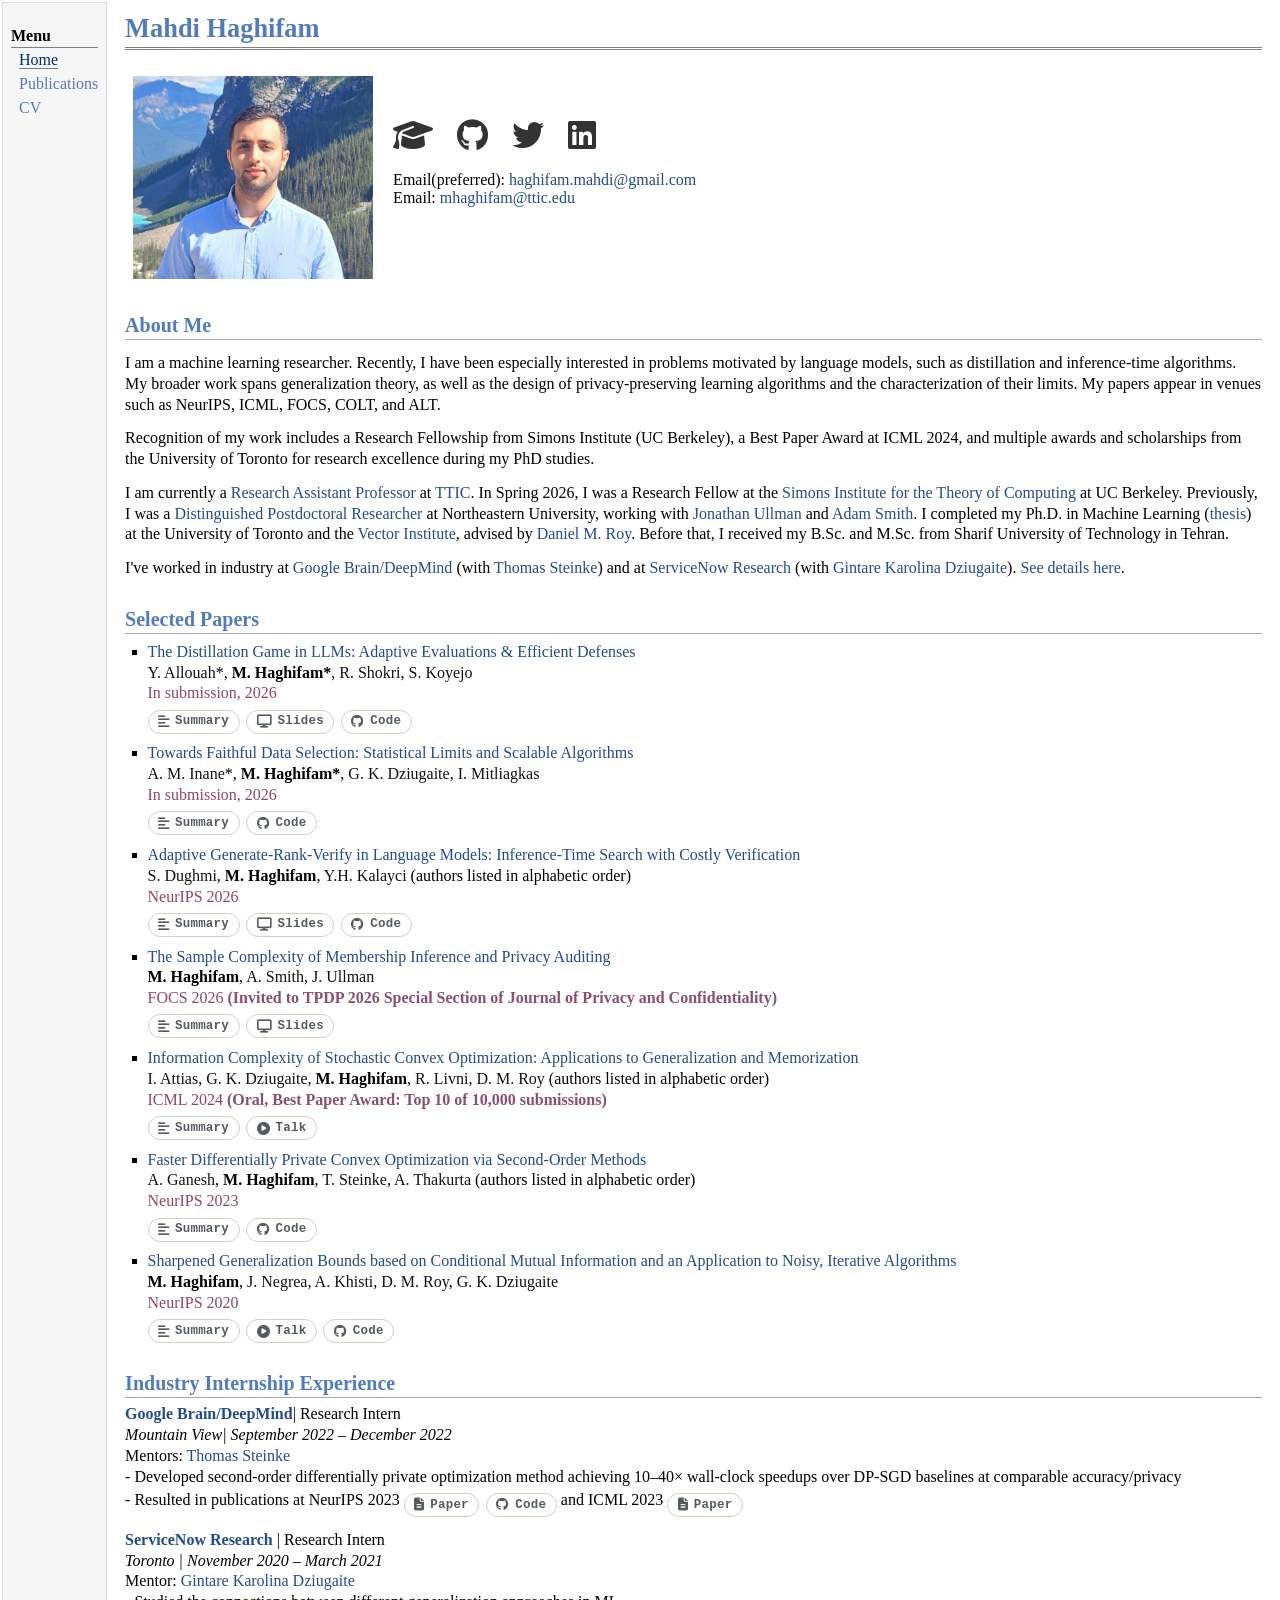
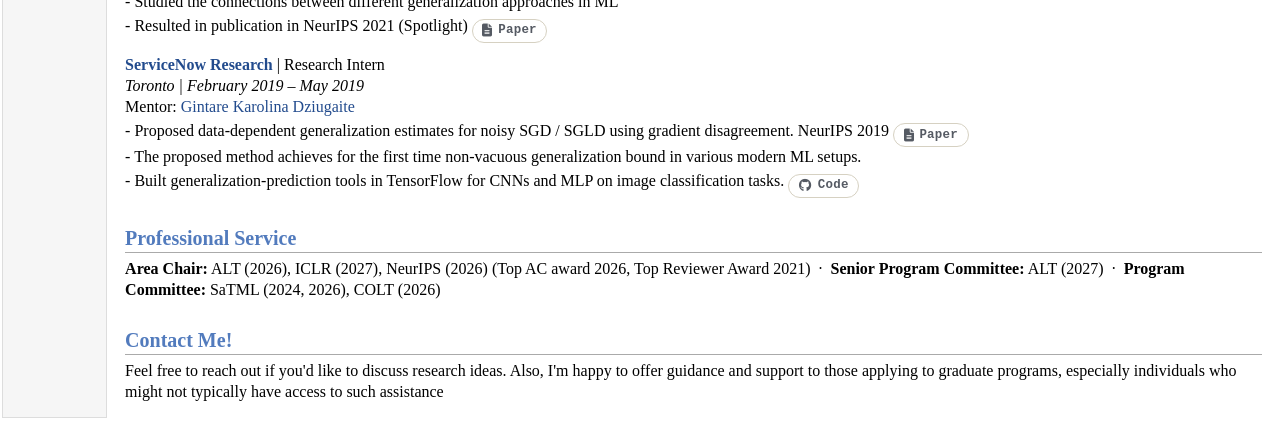
==== index.html @ 7a1bb24f "Update index.html" ====
<!DOCTYPE html PUBLIC "-//W3C//DTD XHTML 1.1//EN"
  "http://www.w3.org/TR/xhtml11/DTD/xhtml11.dtd">
<html xmlns="http://www.w3.org/1999/xhtml" xml:lang="en">
<head>
<link rel="stylesheet" href="https://cdnjs.cloudflare.com/ajax/libs/font-awesome/6.5.1/css/all.min.css">
<meta name="generator" content="jemdoc, see http://jemdoc.jaboc.net/" />
<meta http-equiv="Content-Type" content="text/html;charset=utf-8" />
<link rel="stylesheet" href="jemdoc.css?v=20261007-3" type="text/css" />
<title>Mahdi Haghifam </title>
<style>
  /* ===== Clean pill buttons for paper links ===== */
  .pub-links {
    margin-top: 0.35rem;
    display: inline-flex;
    flex-wrap: wrap;
    gap: 0.4rem;
    vertical-align: middle;
  }
  .link-pill {
    display: inline-flex;
    align-items: center;
    gap: 0.35rem;
    font-family: ui-monospace, "SF Mono", Consolas, monospace;
    font-size: 0.78rem;
    font-weight: 600;
    letter-spacing: 0.02em;
    padding: 0.22rem 0.6rem;
    border-radius: 999px;
    text-decoration: none;
    border: 1px solid #d6d1c2;
    background: #ffffff;
    color: #555a63;
    transition: all 0.18s ease;
    line-height: 1.2;
  }
  .link-pill i { font-size: 0.82rem; }
  .link-pill:hover {
    transform: translateY(-1px);
    text-decoration: none;
  }
  .link-pill.paper:hover  { color: #234a7a; border-color: #234a7a; }
  .link-pill.talk:hover   { color: #1b7f3a; border-color: #1b7f3a; }
  .link-pill.code:hover   { color: #b45309; border-color: #b45309; }
  .link-pill.slides:hover { color: #6b3fa0; border-color: #6b3fa0; }

  /* ===== Summary Button and Dropdown ===== */
  button.link-pill {
    cursor: pointer;
  }
  button.link-pill.summary-btn:hover { 
    color: #4b5563; 
    border-color: #4b5563; 
  }
  .paper-summary {
    display: none; /* Hidden by default */
    margin-top: 0.6rem;
    padding: 0.6rem 0.8rem;
    background-color: #f8f9fa;
    border-left: 3px solid #d6d1c2;
    font-size: 0.9rem;
    color: #444;
    line-height: 1.4;
    border-radius: 0 4px 4px 0;
  }

  /* ===== Publication list ===== */
  ul.pub-list {
    padding-left: 1.4rem;   /* keeps bullets inside the content column */
    margin-top: 0.5rem;
  }
  ul.pub-list > li {
    margin-bottom: 0.6rem;
  }
  ul.pub-list > li > p {
    margin: 0.2rem 0;
  }

  /* Legacy classes kept in case other pages still use them */
  a.talk-link:link, a.talk-link:visited {
    color: #1b7f3a;
    font-weight: 600;
    text-decoration: none;
  }
  a.talk-link:hover, a.talk-link:active { text-decoration: underline; }

  a.code-link:link, a.code-link:visited {
    color: #b45309;
    font-weight: 600;
    text-decoration: none;
  }
  a.code-link:hover, a.code-link:active { text-decoration: underline; }

  a.slides-link:link, a.slides-link:visited {
    color: #6b3fa0;
    font-weight: 600;
    text-decoration: none;
  }
  a.slides-link:hover, a.slides-link:active { text-decoration: underline; }

  /* Social Media Icons Styling */
  .social-icons {
      margin-top: 15px;
      margin-bottom: 20px;
  }
  .social-icons a {
      text-decoration: none;
      margin-right: 20px; /* Space between icons */
      color: #333;        /* Default icon color (dark gray) */
      transition: color 0.3s ease;
  }
  .social-icons i {
      font-size: 2em;      /* Icon size - increase this number to make them bigger */
  }

  /* Specific Colors on Hover */
  .social-icons a:hover .fa-graduation-cap { color: #4285F4; } /* Scholar Blue */
  .social-icons a:hover .fa-github { color: #333; }            /* GitHub Black */
  .social-icons a:hover .fa-twitter { color: #1DA1F2; }        /* Twitter Blue */
  .social-icons a:hover .fa-linkedin { color: #0077b5; }       /* LinkedIn Blue */

</style>
</head>
<body>
<table summary="Table for page layout." id="tlayout">
<tr valign="top">
<td id="layout-menu">
<div class="menu-category">Menu</div>
<div class="menu-item"><a href="index.html" class="current">Home</a></div>
<div class="menu-item"><a href="publication.html">Publications</a></div>
<div class="menu-item"><a href="cv.pdf">CV</a></div>
</td>
<td id="layout-content">
<div id="toptitle">
<h1>Mahdi Haghifam </h1>
</div>
<table class="imgtable"><tr><td>
<img src="photo/photo.jpg" alt="alt text" width="240px" height="203px" />&nbsp;</td>
<td align="left">
<div class="social-icons">
    <a href="https://scholar.google.com/citations?user=WADwBkkAAAAJ&hl=en" target="_blank" title="Google Scholar">
        <i class="fas fa-graduation-cap"></i>
    </a>
    
    <a href="https://github.com/mhaghifam" target="_blank" title="GitHub">
        <i class="fab fa-github"></i>
    </a>
    
    <a href="https://x.com/HaghifamMahdi" target="_blank" title="Twitter">
        <i class="fab fa-twitter"></i>
    </a>

    <a href="https://www.linkedin.com/in/mahdi-haghifam" target="_blank" title="LinkedIn">
        <i class="fab fa-linkedin"></i>
    </a>
</div>
Email(preferred): <a href="mailto:haghifam.mahdi@gmail.com">haghifam.mahdi@gmail.com</a> <br />
Email: <a href="mailto:mhaghifam@ttic.edu">mhaghifam@ttic.edu</a> <br />
<br />
<br /></p>
</td></tr></table>
<h2>About Me</h2>
<p>
<p> I am a machine learning researcher. Recently, I have been especially interested in problems motivated by language models, such as distillation and inference-time algorithms. My broader work spans generalization theory, as well as the design of privacy-preserving learning algorithms and the characterization of their limits. My papers appear in venues 
  such as NeurIPS, ICML, FOCS, COLT, and ALT.  </p>
  
<p> Recognition of my work includes a Research Fellowship from Simons Institute (UC Berkeley), a Best Paper Award at ICML 2024, and multiple awards and scholarships from the University of Toronto for research excellence during my PhD studies. </p>

<p> I am currently a <a href="https://www.ttic.edu/what-is-a-research-assistant-professor/">Research Assistant Professor</a> at <a href="https://www.ttic.edu/">TTIC</a>. In Spring 2026, I was a Research Fellow at the <a href="https://simons.berkeley.edu/">Simons Institute for the Theory of Computing</a> at UC Berkeley. Previously, I was a <a href="https://shorturl.at/kpquU">Distinguished Postdoctoral Researcher</a> at Northeastern University, working with <a href="https://jonathan-ullman.github.io/">Jonathan Ullman</a> and <a href="https://www.bu.edu/cs/profiles/adam-smith/">Adam Smith</a>. I completed my Ph.D. in Machine Learning (<a href="https://utoronto.scholaris.ca/server/api/core/bitstreams/7b9dd6fe-3d0d-4af6-b2d9-094f822523d6/content">thesis</a>) at the University of Toronto and the <a href="https://vectorinstitute.ai/">Vector Institute</a>, advised by <a href="http://danroy.org/">Daniel M. Roy</a>. Before that, I received my B.Sc. and M.Sc. from Sharif University of Technology in Tehran. </p>

<p> I've worked in industry at <a href="https://deepmind.google/">Google Brain/DeepMind</a> (with <a href="http://www.thomas-steinke.net/">Thomas Steinke</a>) and at <a href="https://www.servicenow.com/research/">ServiceNow Research</a> (with <a href="https://gkdz.org/">Gintare Karolina Dziugaite</a>). <a href="#work">See details here</a>. </p>




<h2> Selected Papers </h2>

<!-- Slides pill: copy this line into any <span class="pub-links"> block and set the href.
     <a class="link-pill slides" href="slides/PAPER-NAME.pdf"><i class="fas fa-display"></i> Slides</a>
-->

<ul class="pub-list">

<li><p><a href="https://arxiv.org/pdf/2605.22737">The Distillation Game in LLMs: Adaptive Evaluations &amp; Efficient Defenses</a>
<br /> <a href="https://youssefallouah.com/">Y. Allouah</a>*, <b>M. Haghifam*</b>, <a href="https://www.research.google/people/rezashokri/">R. Shokri</a>, <a href="https://cs.stanford.edu/~sanmi/">S. Koyejo</a>
<br /> <span class="pub-venue">In submission, 2026</span>
<br /> <span class="pub-links">
  <button class="link-pill summary-btn" onclick="toggleSummary('sum-distillation')"><i class="fas fa-align-left"></i> Summary</button>
  <a class="link-pill slides" href="slides/antidistillation.pdf"><i class="fas fa-display"></i> Slides</a>
  <a class="link-pill code" href="https://github.com/ysfalh/distillation-game"><i class="fab fa-github"></i> Code</a>
</span>
</p>
<div id="sum-distillation" class="paper-summary">
  A distillation defense modifies a model’s answers at inference time, aiming to keep them useful to users while making them harder for a student model to learn from. Distillation defenses can look strong under standard fine-tuning, but this does not mean the released answers are hard to learn from. We show that weighted SFT—giving more weight to some of the same released answers—improves student accuracy by about 50% against antidistillation sampling on GSM8K and MATH, without extra teacher queries. This highlights the importance of data weighting for getting the most out of SFT, and shows that students can still learn from imperfect data. It also reveals a subtle issue in evaluation: poor student performance may reflect the training procedure, not the lack of useful learning signal. We model this interaction as a game between a teacher that must remain useful and a student that can adapt its training. This framework also gives Product-of-Experts, a cheaper distillation defense with similar robustness under adaptive evaluation.

<li><p><a href="https://arxiv.org/abs/2610.30442">Towards Faithful Data Selection: Statistical Limits and Scalable Algorithms</a>
<br /> <a href="https://scholar.google.com/citations?view_op=search_authors&amp;mauthors=Ahmed+Mehdi+Inane">A. M. Inane</a>*, <b>M. Haghifam*</b>, <a href="https://gkdz.org/">G. K. Dziugaite</a>, <a href="https://mitliagkas.github.io/">I. Mitliagkas</a>
<br /> <span class="pub-venue">In submission, 2026</span>
<br /> <span class="pub-links">
  <button class="link-pill summary-btn" onclick="toggleSummary('sum-data-selection')"><i class="fas fa-align-left"></i> Summary</button>
  <a class="link-pill code" href="https://github.com/Mehdi-Inane/data_selection_swap"><i class="fab fa-github"></i> Code</a>
</span>
</p>
<div id="sum-data-selection" class="paper-summary">
  Data selection is often formulated as finding a small subset that leads to a low population risk. In this paper, we show that, for some problems, finding such a subset may require a validation set much larger than the training set. This motivates a shift in our view of the goal of data selection: instead of minimizing population risk, the goal is to preserve the behavior of training on the full dataset. We call this <b>faithful data selection</b>. This view connects different existing methods, including CRAIG, GRAD-MATCH, TracIn-style methods, and GraNd, by relating them to different parts or approximations of a common gradient-discrepancy objective. We also propose an efficient data-selection algorithm that takes into account the covariance of the gradient vectors and has provable guarantees.
</div>
</li>

<li><p><a href="https://arxiv.org/abs/2605.17609">Adaptive Generate-Rank-Verify in Language Models: Inference-Time Search with Costly Verification</a>
<br /> <a href="https://viterbi-web.usc.edu/~shaddin/">S. Dughmi</a>, <b>M. Haghifam</b>, <a href="https://yhkalayci.github.io/">Y.H. Kalayci</a> (authors listed in alphabetic order)
<br /> <span class="pub-venue">NeurIPS 2026</span>
<br /> <span class="pub-links">
  <button class="link-pill summary-btn" onclick="toggleSummary('sum-adap')"><i class="fas fa-align-left"></i> Summary</button>
  <a class="link-pill slides" href="slides/ttic-inference-time.pdf"><i class="fas fa-display"></i> Slides</a>
  <a class="link-pill code" href="https://github.com/yhkalayci/efficient_query"><i class="fab fa-github"></i> Code</a>
</span>
</p>
<div id="sum-adap" class="paper-summary">
  A common paradigm for inference-time compute is to generate many candidate responses, rank them with a cheap reward model, and pass the top-ranked ones to an expensive verifier. Since verification is often far more costly than generation and scoring, the policy faces a per-prompt compute allocation problem. We formalize this as active search: a sequential decision problem with a cheap reward-observation cost and an expensive verification cost. Our ADAP algorithm achieves a constant-factor competitive ratio against the distribution-aware optimum under a natural monotonicity assumption on the reward signal, and on HMMT math and LiveCodeBench coding it reaches 100% success rate at roughly 3x to 5x lower mean cost than the best fixed generate-and-verify policy. We also provide learning-theoretic view of this paradigm.</div>
</li>  

<li><p><a href="https://arxiv.org/abs/2508.19458">The Sample Complexity of Membership Inference and Privacy Auditing</a>
<br /> <b>M. Haghifam</b>, <a href="https://cs-people.bu.edu/ads22/">A. Smith</a>, <a href="https://jonathan-ullman.github.io/">J. Ullman</a>
<br /> <span class="pub-venue">FOCS 2026 <span class="pub-recognition">(Invited to TPDP 2026 Special Section of Journal of Privacy and Confidentiality)</span></span>
<br /> <span class="pub-links">
  <button class="link-pill summary-btn" onclick="toggleSummary('sum-membership')"><i class="fas fa-align-left"></i> Summary</button>
  <a class="link-pill slides" href="slides/ttic-mia.pdf"><i class="fas fa-display"></i> Slides</a>
</span>
</p>
<div id="sum-membership" class="paper-summary">
  We characterize the sample complexity of membership inference in the fundamental setting of Gaussian mean estimation. The main finding is that standard empirical attacks using O(n), where n is the number of training samples, reference samples can substantially underestimate the true privacy risk, since matching the fully-informed (Bayes-optimal) adversary requires far more reference data than the size of the training set itself, i.e., n^2.
</div>
</li>

<li><p><a href="https://arxiv.org/abs/2402.09327">Information Complexity of Stochastic Convex Optimization: Applications to Generalization and Memorization</a>
<br /> <a href="https://www.idanattias.com/">I. Attias</a>, <a href="https://gkdz.org/">G. K. Dziugaite</a>, <b>M. Haghifam</b>, <a href="https://www.rlivni.sites.tau.ac.il/">R. Livni</a>, <a href="https://danroy.org/">D. M. Roy</a> (authors listed in alphabetic order)
<br /> <span class="pub-venue">ICML 2024 <span class="pub-recognition">(Oral, Best Paper Award: Top 10 of 10,000 submissions)</span></span>
<br /> <span class="pub-links">
  <button class="link-pill summary-btn" onclick="toggleSummary('sum-complexity')"><i class="fas fa-align-left"></i> Summary</button>
  <a class="link-pill talk" href="https://icml.cc/virtual/2024/oral/35552"><i class="fas fa-circle-play"></i> Talk</a>
</span>
</p>
<div id="sum-complexity" class="paper-summary">
  We establish a strict tradeoff between excess loss and the conditional mutual information any algorithm extracts from its training data in stochastic convex optimization. Achieving small error necessarily requires revealing substantial information about individual samples, which yields lower bounds on memorization and a direct connection to vulnerability against membership inference attacks.
</div>
</li>

<li><p><a href="https://arxiv.org/abs/2305.13209">Faster Differentially Private Convex Optimization via Second-Order Methods</a>
<br /> <a href="https://www.arunganesh.com/">A. Ganesh</a>, <b>M. Haghifam</b>, <a href="https://www.thomas-steinke.net/">T. Steinke</a>, <a href="https://athakurta.squarespace.com/">A. Thakurta</a> (authors listed in alphabetic order)
<br /> <span class="pub-venue">NeurIPS 2023</span>
<br /> <span class="pub-links">
  <button class="link-pill summary-btn" onclick="toggleSummary('sum-secondorder')"><i class="fas fa-align-left"></i> Summary</button>
  <a class="link-pill code" href="https://github.com/mhaghifam/Second-Order-Private-Optimization-NeurIPS2023"><i class="fab fa-github"></i> Code</a>
</span>
</p>
<div id="sum-secondorder" class="paper-summary">
  We show that second-order information can be used effectively under differential privacy, despite the added noise. Our algorithm, a private variant of the regularized cubic Newton method, adapts to the local shape of the loss and achieves the optimal excess loss for DP-ERM while running 10 to 40 times faster in wall-clock time than DP-SGD at comparable accuracy and privacy.
</div>
</li>

<li><p><a href="https://arxiv.org/abs/2004.12983">Sharpened Generalization Bounds based on Conditional Mutual Information and an Application to Noisy, Iterative Algorithms</a>
<br /> <b>M. Haghifam</b>, <a href="https://www.math.uwaterloo.ca/~jnegrea/">J. Negrea</a>, <a href="https://www.comm.utoronto.ca/~akhisti/">A. Khisti</a>, <a href="https://danroy.org/">D. M. Roy</a>, <a href="https://gkdz.org/">G. K. Dziugaite</a>
<br /> <span class="pub-venue">NeurIPS 2020</span>
<br /> <span class="pub-links">
  <button class="link-pill summary-btn" onclick="toggleSummary('sum-generalization')"><i class="fas fa-align-left"></i> Summary</button>
  <a class="link-pill talk" href="https://slideslive.com/38936040/sharpened-generalization-bounds-based-on-conditional-mutual-information-and-an-application-to-noisy-iterative-algorithms?ref=search-presentations"><i class="fas fa-circle-play"></i> Talk</a>
  <a class="link-pill code" href="https://github.com/mhaghifam/sgld-genbound-NeurIPS2019-and-2020"><i class="fab fa-github"></i> Code</a>
</span>
</p>
<div id="sum-generalization" class="paper-summary">
  We give data-dependent generalization bounds for noisy iterative algorithms such as SGLD using the conditional mutual information framework. Unlike worst-case Lipschitz- or norm-based bounds, the resulting estimates depend on the algorithm's actual trajectory on the training data and remain non-vacuous in modern overparameterized settings.
</div>
</li>
</ul>

 <h2 id="work">Industry Internship Experience</h2>

<div class="internship-entry">
<p><b><a href="https://deepmind.google/">Google Brain/DeepMind</a></b>| Research Intern<br>
<i>Mountain View| September 2022 – December 2022</i><br>
Mentors: <a href="http://www.thomas-steinke.net/">Thomas Steinke</a> <br>
- Developed second-order differentially private optimization method achieving 10–40× wall-clock speedups over DP-SGD baselines at comparable accuracy/privacy<br>
- Resulted in publications at NeurIPS 2023
<span class="pub-links">
  <a class="link-pill paper" href="https://arxiv.org/abs/2305.13209"><i class="fas fa-file-lines"></i> Paper</a>
  <a class="link-pill code" href="https://github.com/mhaghifam/Second-Order-Private-Optimization-NeurIPS2023"><i class="fab fa-github"></i> Code</a>
</span>
and ICML 2023
<span class="pub-links">
  <a class="link-pill paper" href="https://arxiv.org/abs/2302.09483"><i class="fas fa-file-lines"></i> Paper</a>
</span>
</p>
</div>

<div class="internship-entry">
<p><b><a href="https://www.servicenow.com/research/">ServiceNow Research</a></b> | Research Intern<br>
<i>Toronto  | November 2020 – March 2021</i><br>
Mentor: <a href="https://gkdz.org/">Gintare Karolina Dziugaite</a><br>
- Studied the connections between different generalization approaches in ML<br>
- Resulted in publication in NeurIPS 2021 (Spotlight)
<span class="pub-links">
  <a class="link-pill paper" href="https://arxiv.org/abs/2111.05275"><i class="fas fa-file-lines"></i> Paper</a>
</span>
</p>
</div>

<div class="internship-entry">
<p><b><a href="https://www.servicenow.com/research/">ServiceNow Research</a></b> | Research Intern<br>
<i>Toronto  | February 2019 – May 2019</i><br>
Mentor: <a href="https://gkdz.org/">Gintare Karolina Dziugaite</a><br>
- Proposed data-dependent generalization estimates for noisy SGD / SGLD using gradient disagreement. NeurIPS 2019
<span class="pub-links">
  <a class="link-pill paper" href="https://arxiv.org/abs/1911.02151"><i class="fas fa-file-lines"></i> Paper</a>
</span>
<br>
- The proposed method achieves for the first time non-vacuous generalization bound in various modern ML setups. <br>
- Built generalization-prediction tools in TensorFlow for CNNs and MLP on image classification tasks.
<span class="pub-links">
  <a class="link-pill code" href="https://github.com/mhaghifam/sgld-genbound-NeurIPS2019-and-2020"><i class="fab fa-github"></i> Code</a>
</span>
</p>
</div>

<h2>Professional Service</h2>
<p>
<b>Area Chair:</b> ALT (2026), ICLR (2027), NeurIPS (2026) (Top AC award 2026, Top Reviewer Award 2021) &nbsp;&middot;&nbsp;
<b>Senior Program Committee:</b> ALT (2027) &nbsp;&middot;&nbsp;
<b>Program Committee:</b> SaTML (2024, 2026), COLT (2026)
</p>
  
<h2>Contact Me!</h2>
<p>Feel free to reach out if you'd like to discuss research ideas. Also, I'm happy to offer guidance and support to those applying to graduate programs, especially individuals who might not typically have access to such assistance</p>
</td>
</tr>
</table>

<script>
function toggleSummary(id) {
    var summaryDiv = document.getElementById(id);
    if (summaryDiv.style.display === "none" || summaryDiv.style.display === "") {
        summaryDiv.style.display = "block";
    } else {
        summaryDiv.style.display = "none";
    }
}
</script>

</body>
</html>
---- jemdoc.css ----
/* Default css file for jemdoc. */

table#tlayout {
    border: none;
    border-collapse: separate;
    background: white;
}

body {
	background: white;
	font-family: Georgia, serif;
	padding-bottom: 8px;
	margin: 0;
}

#layout-menu {
	background: #f6f6f6;
	border: 1px solid #dddddd;
	padding-top: 0.5em;
	padding-left: 8px;
	padding-right: 8px;
	font-size: 1.0em;
	width: auto;
	white-space: nowrap;
    text-align: left;
    vertical-align: top;
}

#layout-menu td {
	background: #f4f4f4;
    vertical-align: top;
}

#layout-content {
	padding-top: 0.0em;
	padding-left: 1.0em;
	padding-right: 1.0em;
    border: none;
    background: white;
    text-align: left;
    vertical-align: top;
}

#layout-menu a {
	line-height: 1.5em;
	margin-left: 0.5em;
}

tt {
    background: #ffffdd;
}

pre, tt {
	font-size: 90%;
	font-family: monaco, monospace;
}

a, a > tt {
	color: #224b8d;
	text-decoration: none;
}

a:hover {
	border-bottom: 1px gray dotted;
}

/* Keep publication titles blue while giving authors and venues distinct treatments. */
ul.pub-list > li > p > br:first-of-type ~ a,
ul.pub-list > li > p > br:first-of-type ~ b > a {
	color: #111111;
	transition: color 0.15s ease;
}

ul.pub-list > li > p > br:first-of-type ~ a:hover,
ul.pub-list > li > p > br:first-of-type ~ b > a:hover,
ul.pub-list > li > p > br:first-of-type ~ a:focus-visible,
ul.pub-list > li > p > br:first-of-type ~ b > a:focus-visible,
ul.pub-list > li > p > br:first-of-type ~ a:active,
ul.pub-list > li > p > br:first-of-type ~ b > a:active {
	color: #d04a2b;
	border-bottom: none;
}

.pub-venue {
	color: #93465b;
}

.pub-recognition {
	color: #8a4f72;
	font-weight: 600;
}

.pub-note {
	font-weight: 400;
}

#layout-menu a.current:link, #layout-menu a.current:visited {
	color: #022b6d;
	border-bottom: 1px gray solid;
}
#layout-menu a:link, #layout-menu a:visited, #layout-menu a:hover {
	color: #527bbd;
	text-decoration: none;
}
#layout-menu a:hover {
	text-decoration: none;
}

div.menu-category {
	border-bottom: 1px solid gray;
	margin-top: 0.8em;
	padding-top: 0.2em;
	padding-bottom: 0.1em;
	font-weight: bold;
}

div.menu-item {
	padding-left: 16px;
	text-indent: -16px;
}

div#toptitle {
	padding-bottom: 0.2em;
	margin-bottom: 1.5em;
	border-bottom: 3px double gray;
}

/* Reduce space if we begin the page with a title. */
div#toptitle + h2, div#toptitle + h3 {
	margin-top: -0.7em;
}

div#subtitle {
	margin-top: 0.0em;
	margin-bottom: 0.0em;
	padding-top: 0em;
	padding-bottom: 0.1em;
}

em {
	font-style: italic;
}

strong {
	font-weight: bold;
}


h1, h2, h3 {
	color: #527bbd;
	margin-top: 0.7em;
	margin-bottom: 0.3em;
	padding-bottom: 0.2em;
	line-height: 1.0;
	padding-top: 0.5em;
	border-bottom: 1px solid #aaaaaa;
}

h1 {
	font-size: 165%;
}

h2 {
	padding-top: 0.8em;
	font-size: 125%;
}

h2 + h3 {
    padding-top: 0.2em;
}

h3 {
	font-size: 110%;
	border-bottom: none;
}

p {
	margin-top: 0.0em;
	margin-bottom: 0.8em;
	padding: 0;
	line-height: 1.3;
}

pre {
	padding: 0;
	margin: 0;
}

div#footer {
	font-size: small;
	border-top: 1px solid #c0c0c0;
	padding-top: 0.1em;
	margin-top: 4.0em;
	color: #c0c0c0;
}

div#footer a {
	color: #80a0b0;
}

div#footer-text {
	float: left;
	padding-bottom: 8px;
}

ul, ol, dl {
	margin-top: 0.2em;
	padding-top: 0;
	margin-bottom: 0.8em;
}

dt {
	margin-top: 0.5em;
	margin-bottom: 0;
}

dl {
	margin-left: 20px;
}

dd {
	color: #222222;
}

dd > *:first-child {
	margin-top: 0;
}

ul {
	list-style-position: outside;
	list-style-type: square;
}

p + ul, p + ol {
	margin-top: -0.5em;
}

li ul, li ol {
	margin-top: -0.3em;
}

ol {
	list-style-position: outside;
	list-style-type: decimal;
}

li p, dd p {
	margin-bottom: 0.3em;
}


ol ol {
	list-style-type: lower-alpha;
}

ol ol ol {
	list-style-type: lower-roman;
}

p + div.codeblock {
	margin-top: -0.6em;
}

div.codeblock, div.infoblock {
	margin-right: 0%;
	margin-top: 1.2em;
	margin-bottom: 1.3em;
}

div.blocktitle {
	font-weight: bold;
	color: #cd7b62;
	margin-top: 1.2em;
	margin-bottom: 0.1em;
}

div.blockcontent {
	border: 1px solid silver;
	padding: 0.3em 0.5em;
}

div.infoblock > div.blockcontent {
	background: #ffffee;
}

div.blockcontent p + ul, div.blockcontent p + ol {
	margin-top: 0.4em;
}

div.infoblock p {
	margin-bottom: 0em;
}

div.infoblock li p, div.infoblock dd p {
	margin-bottom: 0.5em;
}

div.infoblock p + p {
	margin-top: 0.8em;
}

div.codeblock > div.blockcontent {
	background: #f6f6f6;
}

span.pycommand {
	color: #000070;
}

span.statement {
	color: #008800;
}
span.builtin {
	color: #000088;
}
span.special {
	color: #990000;
}
span.operator {
	color: #880000;
}
span.error {
	color: #aa0000;
}
span.comment, span.comment > *, span.string, span.string > * {
	color: #606060;
}

@media print {
	#layout-menu { display: none; }
}

#fwtitle {
	margin: 2px;
}

#fwtitle #toptitle {
	padding-left: 0.5em;
	margin-bottom: 0.5em;
}

#layout-content h1:first-child, #layout-content h2:first-child, #layout-content h3:first-child {
	margin-top: -0.7em;
}

div#toptitle h1, #layout-content div#toptitle h1 {
	margin-bottom: 0.0em;
	padding-bottom: 0.1em;
	padding-top: 0;
	margin-top: 0.5em;
	border-bottom: none;
}

img.eq {
	padding: 0;
	padding-left: 0.1em;
	padding-right: 0.1em;
	margin: 0;
}

img.eqwl {
	padding-left: 2em;
	padding-top: 0.6em;
	padding-bottom: 0.2em;
	margin: 0;
}

table {
    border: 2px solid black;
    border-collapse: collapse;
}

td {
    padding: 2px;
    padding-left: 0.5em;
    padding-right: 0.5em;
    text-align: center;
    border: 1px solid gray;
}

table + table {
    margin-top: 1em;
}

tr.heading {
    font-weight: bold;
    border-bottom: 2px solid black;
}

img {
    border: none;
}

table.imgtable, table.imgtable td {
    border: none;
    text-align: left;
}
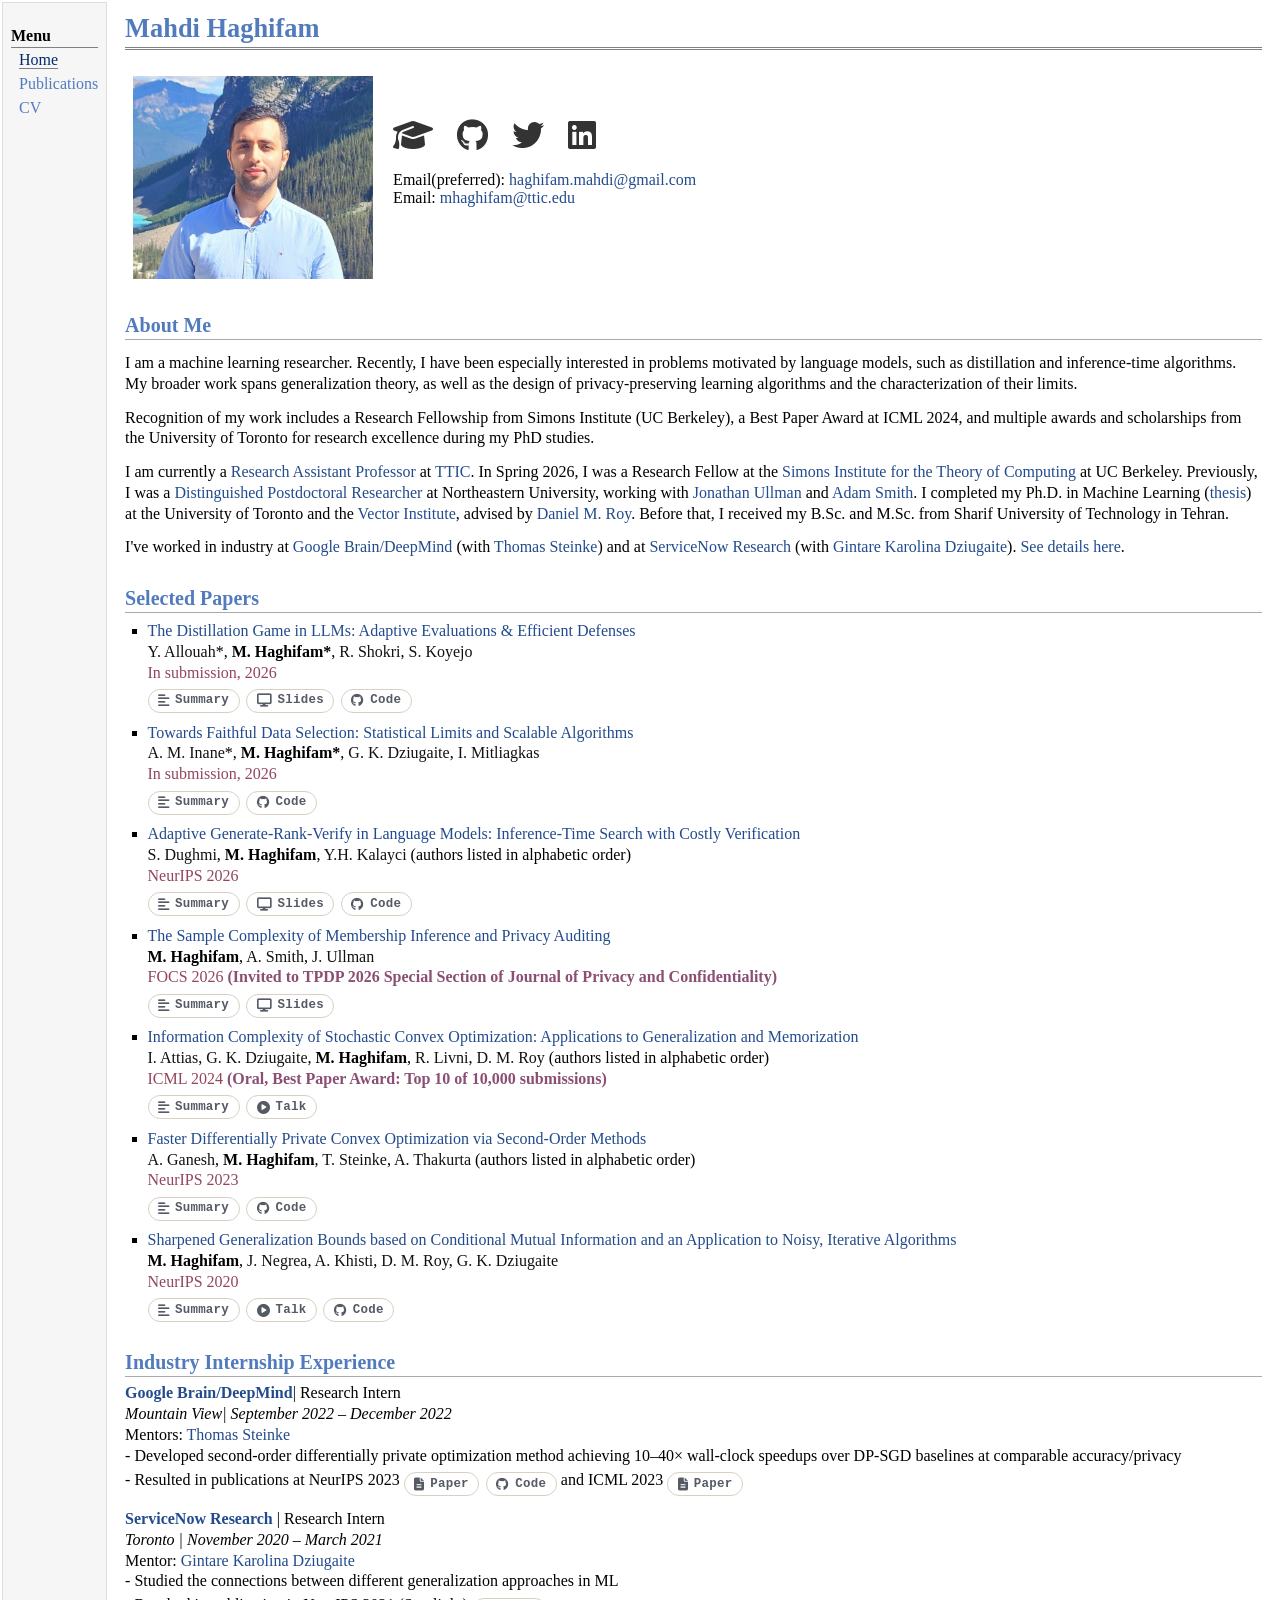
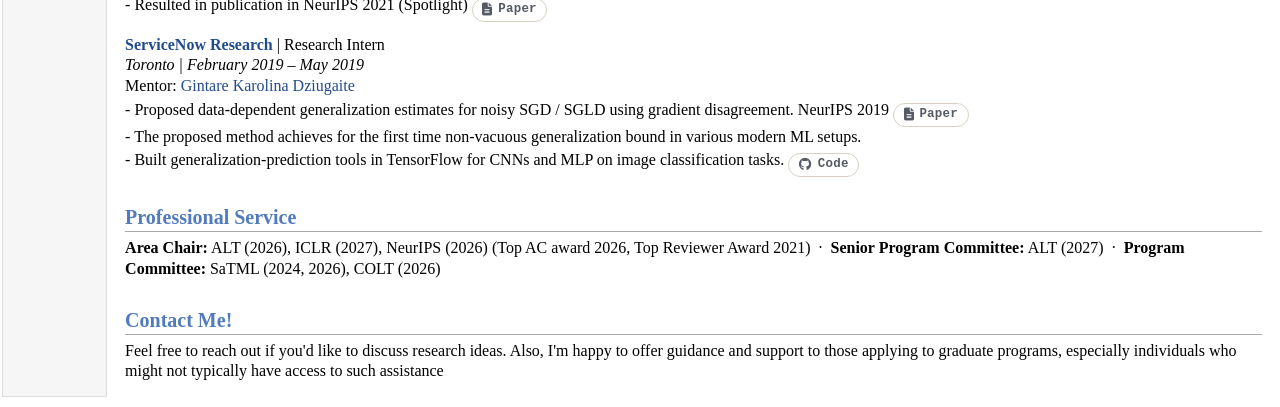
==== commit 36a2f799: "Update index.html" ====
--- a/index.html
+++ b/index.html
@@ -160,8 +160,7 @@
 </td></tr></table>
 <h2>About Me</h2>
 <p>
-<p> I am a machine learning researcher. Recently, I have been especially interested in problems motivated by language models, such as distillation and inference-time algorithms. My broader work spans generalization theory, as well as the design of privacy-preserving learning algorithms and the characterization of their limits. My papers appear in venues 
-  such as NeurIPS, ICML, FOCS, COLT, and ALT.  </p>
+<p> I am a machine learning researcher. Recently, I have been especially interested in problems motivated by language models, such as distillation and inference-time algorithms. My broader work spans generalization theory, as well as the design of privacy-preserving learning algorithms and the characterization of their limits.   </p>
   
 <p> Recognition of my work includes a Research Fellowship from Simons Institute (UC Berkeley), a Best Paper Award at ICML 2024, and multiple awards and scholarships from the University of Toronto for research excellence during my PhD studies. </p>
 
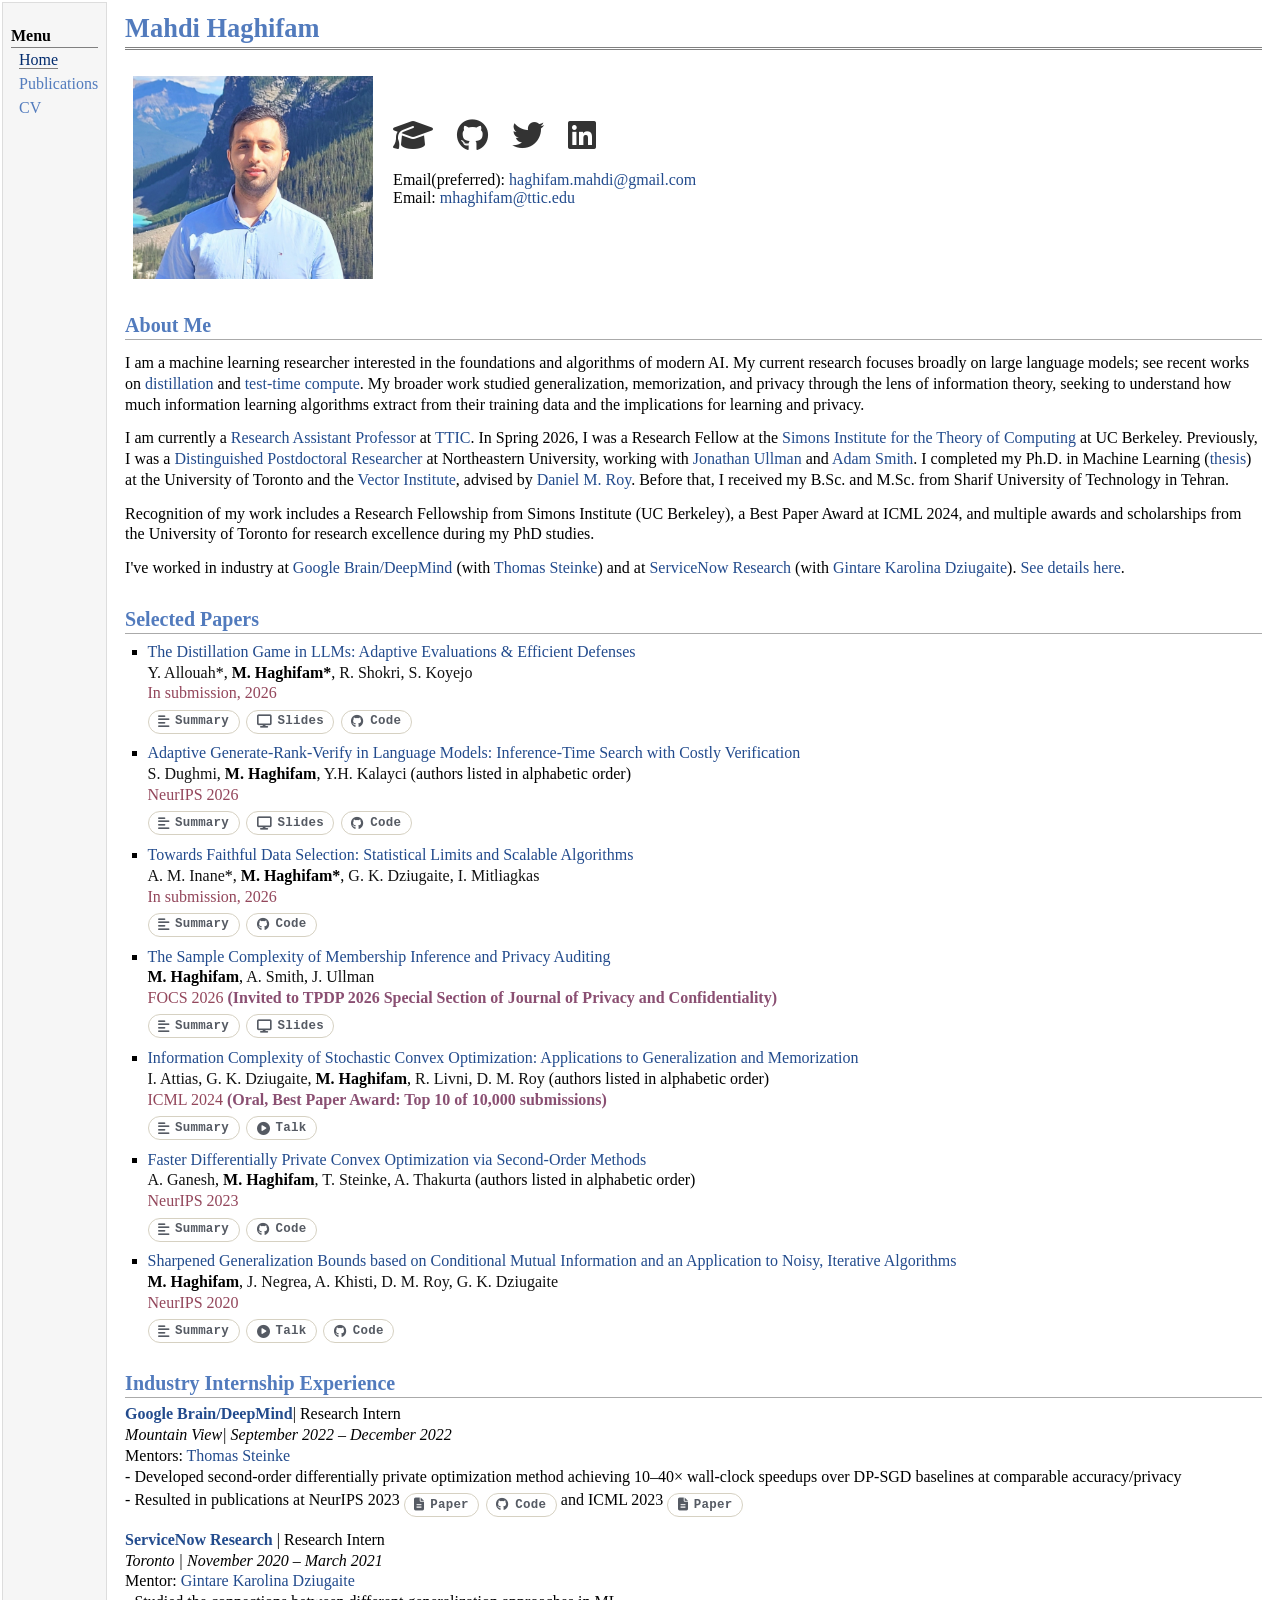
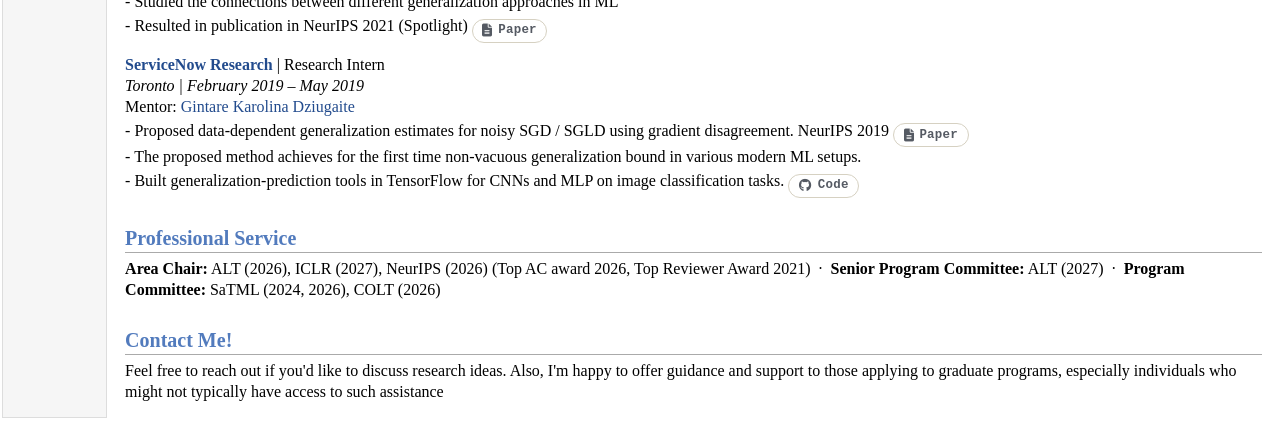
==== commit aca2be4a: "updates" ====
--- a/index.html
+++ b/index.html
@@ -160,11 +160,13 @@
 </td></tr></table>
 <h2>About Me</h2>
 <p>
-<p> I am a machine learning researcher. Recently, I have been especially interested in problems motivated by language models, such as distillation and inference-time algorithms. My broader work spans generalization theory, as well as the design of privacy-preserving learning algorithms and the characterization of their limits.   </p>
+<p> I am a machine learning researcher interested in the foundations and algorithms of modern AI. My current research focuses broadly on large language models; see recent works on <a href="https://arxiv.org/abs/2605.22737">distillation</a> and <a href="https://arxiv.org/abs/2605.17609">test-time compute</a>. My broader work studied generalization, memorization, and privacy through the lens of information theory, seeking to understand how much information learning algorithms extract from their training data and the implications for learning and privacy. </p>
   
+<p> I am currently a <a href="https://www.ttic.edu/what-is-a-research-assistant-professor/">Research Assistant Professor</a> at <a href="https://www.ttic.edu/">TTIC</a>. In Spring 2026, I was a Research Fellow at the <a href="https://simons.berkeley.edu/">Simons Institute for the Theory of Computing</a> at UC Berkeley. Previously, I was a <a href="https://shorturl.at/kpquU">Distinguished Postdoctoral Researcher</a> at Northeastern University, working with <a href="https://jonathan-ullman.github.io/">Jonathan Ullman</a> and <a href="https://www.bu.edu/cs/profiles/adam-smith/">Adam Smith</a>. I completed my Ph.D. in Machine Learning (<a href="https://utoronto.scholaris.ca/server/api/core/bitstreams/7b9dd6fe-3d0d-4af6-b2d9-094f822523d6/content">thesis</a>) at the University of Toronto and the <a href="https://vectorinstitute.ai/">Vector Institute</a>, advised by <a href="http://danroy.org/">Daniel M. Roy</a>. Before that, I received my B.Sc. and M.Sc. from Sharif University of Technology in Tehran. </p>
+
+
 <p> Recognition of my work includes a Research Fellowship from Simons Institute (UC Berkeley), a Best Paper Award at ICML 2024, and multiple awards and scholarships from the University of Toronto for research excellence during my PhD studies. </p>
 
-<p> I am currently a <a href="https://www.ttic.edu/what-is-a-research-assistant-professor/">Research Assistant Professor</a> at <a href="https://www.ttic.edu/">TTIC</a>. In Spring 2026, I was a Research Fellow at the <a href="https://simons.berkeley.edu/">Simons Institute for the Theory of Computing</a> at UC Berkeley. Previously, I was a <a href="https://shorturl.at/kpquU">Distinguished Postdoctoral Researcher</a> at Northeastern University, working with <a href="https://jonathan-ullman.github.io/">Jonathan Ullman</a> and <a href="https://www.bu.edu/cs/profiles/adam-smith/">Adam Smith</a>. I completed my Ph.D. in Machine Learning (<a href="https://utoronto.scholaris.ca/server/api/core/bitstreams/7b9dd6fe-3d0d-4af6-b2d9-094f822523d6/content">thesis</a>) at the University of Toronto and the <a href="https://vectorinstitute.ai/">Vector Institute</a>, advised by <a href="http://danroy.org/">Daniel M. Roy</a>. Before that, I received my B.Sc. and M.Sc. from Sharif University of Technology in Tehran. </p>
 
 <p> I've worked in industry at <a href="https://deepmind.google/">Google Brain/DeepMind</a> (with <a href="http://www.thomas-steinke.net/">Thomas Steinke</a>) and at <a href="https://www.servicenow.com/research/">ServiceNow Research</a> (with <a href="https://gkdz.org/">Gintare Karolina Dziugaite</a>). <a href="#work">See details here</a>. </p>
 
@@ -179,7 +181,7 @@
 
 <ul class="pub-list">
 
-<li><p><a href="https://arxiv.org/pdf/2605.22737">The Distillation Game in LLMs: Adaptive Evaluations &amp; Efficient Defenses</a>
+<li><p><a href="https://arxiv.org/abs/2605.22737">The Distillation Game in LLMs: Adaptive Evaluations &amp; Efficient Defenses</a>
 <br /> <a href="https://youssefallouah.com/">Y. Allouah</a>*, <b>M. Haghifam*</b>, <a href="https://www.research.google/people/rezashokri/">R. Shokri</a>, <a href="https://cs.stanford.edu/~sanmi/">S. Koyejo</a>
 <br /> <span class="pub-venue">In submission, 2026</span>
 <br /> <span class="pub-links">
@@ -191,6 +193,22 @@
 <div id="sum-distillation" class="paper-summary">
   A distillation defense modifies a model’s answers at inference time, aiming to keep them useful to users while making them harder for a student model to learn from. Distillation defenses can look strong under standard fine-tuning, but this does not mean the released answers are hard to learn from. We show that weighted SFT—giving more weight to some of the same released answers—improves student accuracy by about 50% against antidistillation sampling on GSM8K and MATH, without extra teacher queries. This highlights the importance of data weighting for getting the most out of SFT, and shows that students can still learn from imperfect data. It also reveals a subtle issue in evaluation: poor student performance may reflect the training procedure, not the lack of useful learning signal. We model this interaction as a game between a teacher that must remain useful and a student that can adapt its training. This framework also gives Product-of-Experts, a cheaper distillation defense with similar robustness under adaptive evaluation.
 
+</div>
+</li>
+
+<li><p><a href="https://arxiv.org/abs/2605.17609">Adaptive Generate-Rank-Verify in Language Models: Inference-Time Search with Costly Verification</a>
+<br /> <a href="https://viterbi-web.usc.edu/~shaddin/">S. Dughmi</a>, <b>M. Haghifam</b>, <a href="https://yhkalayci.github.io/">Y.H. Kalayci</a> (authors listed in alphabetic order)
+<br /> <span class="pub-venue">NeurIPS 2026</span>
+<br /> <span class="pub-links">
+  <button class="link-pill summary-btn" onclick="toggleSummary('sum-adap')"><i class="fas fa-align-left"></i> Summary</button>
+  <a class="link-pill slides" href="slides/ttic-inference-time.pdf"><i class="fas fa-display"></i> Slides</a>
+  <a class="link-pill code" href="https://github.com/yhkalayci/efficient_query"><i class="fab fa-github"></i> Code</a>
+</span>
+</p>
+<div id="sum-adap" class="paper-summary">
+  A common paradigm for inference-time compute is to generate many candidate responses, rank them with a cheap reward model, and pass the top-ranked ones to an expensive verifier. Since verification is often far more costly than generation and scoring, the policy faces a per-prompt compute allocation problem. We formalize this as active search: a sequential decision problem with a cheap reward-observation cost and an expensive verification cost. Our ADAP algorithm achieves a constant-factor competitive ratio against the distribution-aware optimum under a natural monotonicity assumption on the reward signal, and on HMMT math and LiveCodeBench coding it reaches 100% success rate at roughly 3x to 5x lower mean cost than the best fixed generate-and-verify policy. We also provide learning-theoretic view of this paradigm.</div>
+</li>  
+
 <li><p><a href="https://arxiv.org/abs/2610.30442">Towards Faithful Data Selection: Statistical Limits and Scalable Algorithms</a>
 <br /> <a href="https://scholar.google.com/citations?view_op=search_authors&amp;mauthors=Ahmed+Mehdi+Inane">A. M. Inane</a>*, <b>M. Haghifam*</b>, <a href="https://gkdz.org/">G. K. Dziugaite</a>, <a href="https://mitliagkas.github.io/">I. Mitliagkas</a>
 <br /> <span class="pub-venue">In submission, 2026</span>
@@ -203,19 +221,6 @@
   Data selection is often formulated as finding a small subset that leads to a low population risk. In this paper, we show that, for some problems, finding such a subset may require a validation set much larger than the training set. This motivates a shift in our view of the goal of data selection: instead of minimizing population risk, the goal is to preserve the behavior of training on the full dataset. We call this <b>faithful data selection</b>. This view connects different existing methods, including CRAIG, GRAD-MATCH, TracIn-style methods, and GraNd, by relating them to different parts or approximations of a common gradient-discrepancy objective. We also propose an efficient data-selection algorithm that takes into account the covariance of the gradient vectors and has provable guarantees.
 </div>
 </li>
-
-<li><p><a href="https://arxiv.org/abs/2605.17609">Adaptive Generate-Rank-Verify in Language Models: Inference-Time Search with Costly Verification</a>
-<br /> <a href="https://viterbi-web.usc.edu/~shaddin/">S. Dughmi</a>, <b>M. Haghifam</b>, <a href="https://yhkalayci.github.io/">Y.H. Kalayci</a> (authors listed in alphabetic order)
-<br /> <span class="pub-venue">NeurIPS 2026</span>
-<br /> <span class="pub-links">
-  <button class="link-pill summary-btn" onclick="toggleSummary('sum-adap')"><i class="fas fa-align-left"></i> Summary</button>
-  <a class="link-pill slides" href="slides/ttic-inference-time.pdf"><i class="fas fa-display"></i> Slides</a>
-  <a class="link-pill code" href="https://github.com/yhkalayci/efficient_query"><i class="fab fa-github"></i> Code</a>
-</span>
-</p>
-<div id="sum-adap" class="paper-summary">
-  A common paradigm for inference-time compute is to generate many candidate responses, rank them with a cheap reward model, and pass the top-ranked ones to an expensive verifier. Since verification is often far more costly than generation and scoring, the policy faces a per-prompt compute allocation problem. We formalize this as active search: a sequential decision problem with a cheap reward-observation cost and an expensive verification cost. Our ADAP algorithm achieves a constant-factor competitive ratio against the distribution-aware optimum under a natural monotonicity assumption on the reward signal, and on HMMT math and LiveCodeBench coding it reaches 100% success rate at roughly 3x to 5x lower mean cost than the best fixed generate-and-verify policy. We also provide learning-theoretic view of this paradigm.</div>
-</li>  
 
 <li><p><a href="https://arxiv.org/abs/2508.19458">The Sample Complexity of Membership Inference and Privacy Auditing</a>
 <br /> <b>M. Haghifam</b>, <a href="https://cs-people.bu.edu/ads22/">A. Smith</a>, <a href="https://jonathan-ullman.github.io/">J. Ullman</a>
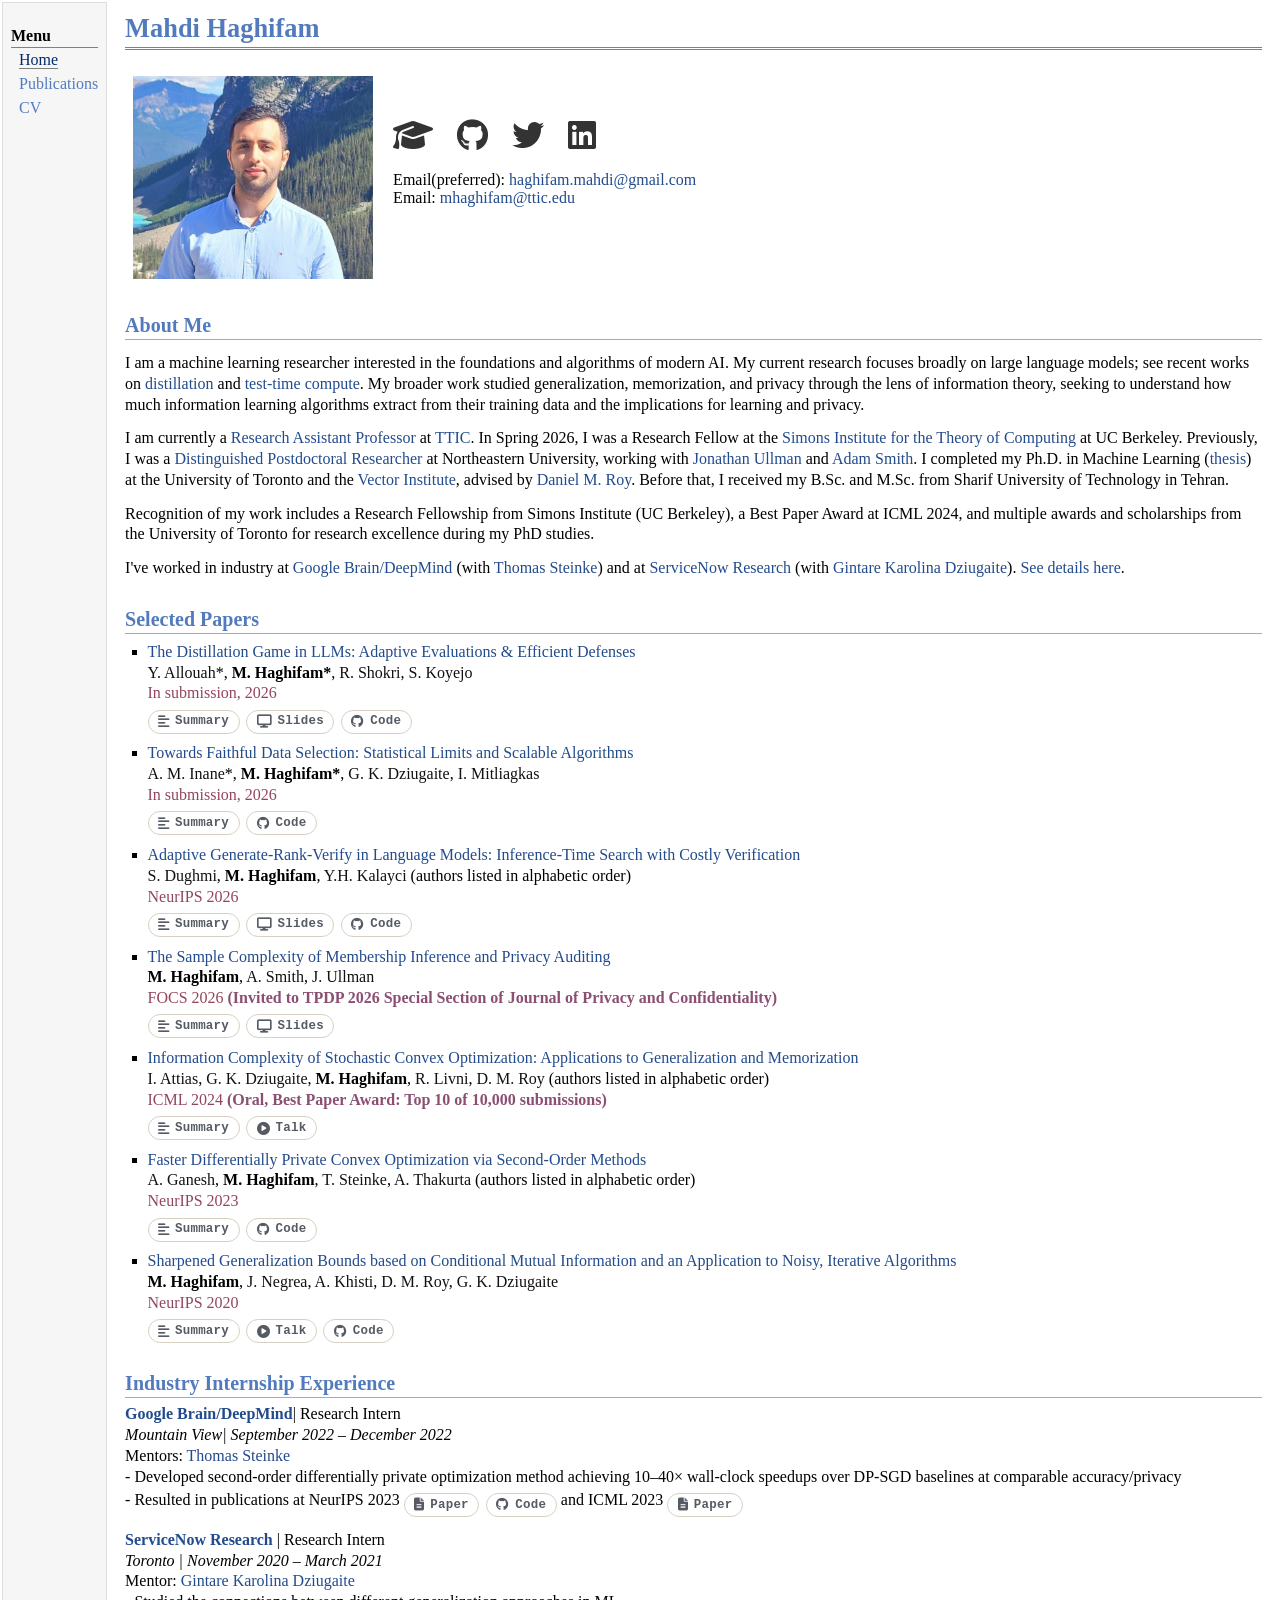
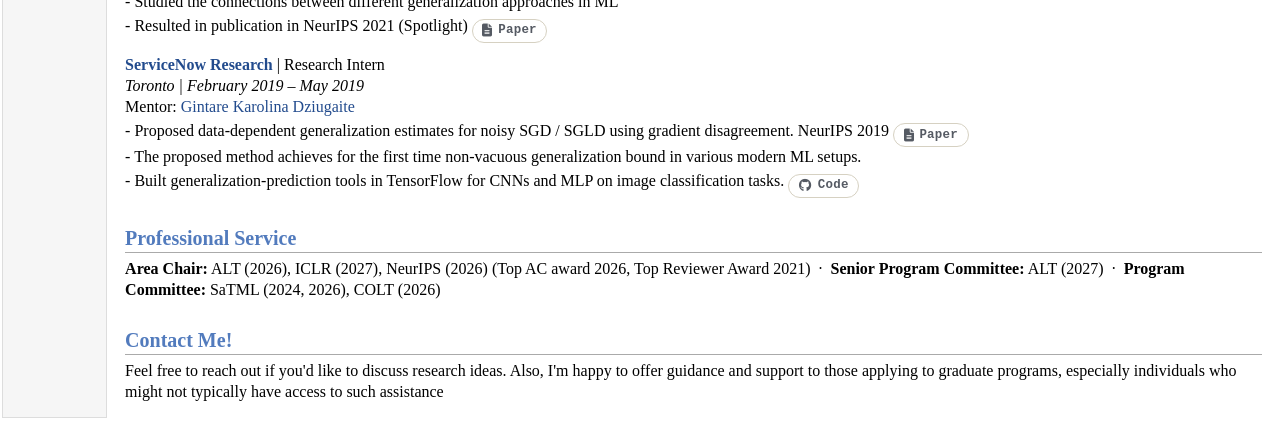
==== commit 20f9917f: "updates" ====
--- a/index.html
+++ b/index.html
@@ -196,6 +196,19 @@
 </div>
 </li>
 
+<li><p><a href="https://arxiv.org/abs/2610.30442">Towards Faithful Data Selection: Statistical Limits and Scalable Algorithms</a>
+<br /> <a href="https://scholar.google.com/citations?view_op=search_authors&amp;mauthors=Ahmed+Mehdi+Inane">A. M. Inane</a>*, <b>M. Haghifam*</b>, <a href="https://gkdz.org/">G. K. Dziugaite</a>, <a href="https://mitliagkas.github.io/">I. Mitliagkas</a>
+<br /> <span class="pub-venue">In submission, 2026</span>
+<br /> <span class="pub-links">
+  <button class="link-pill summary-btn" onclick="toggleSummary('sum-data-selection')"><i class="fas fa-align-left"></i> Summary</button>
+  <a class="link-pill code" href="https://github.com/Mehdi-Inane/data_selection_swap"><i class="fab fa-github"></i> Code</a>
+</span>
+</p>
+<div id="sum-data-selection" class="paper-summary">
+  Data selection is often formulated as finding a small subset that leads to a low population risk. In this paper, we show that, for some problems, finding such a subset may require a validation set much larger than the training set. This motivates a shift in our view of the goal of data selection: instead of minimizing population risk, the goal is to preserve the behavior of training on the full dataset. We call this <b>faithful data selection</b>. This view connects different existing methods, including CRAIG, GRAD-MATCH, TracIn-style methods, and GraNd, by relating them to different parts or approximations of a common gradient-discrepancy objective. We also propose an efficient data-selection algorithm that takes into account the covariance of the gradient vectors and has provable guarantees.
+</div>
+</li>
+
 <li><p><a href="https://arxiv.org/abs/2605.17609">Adaptive Generate-Rank-Verify in Language Models: Inference-Time Search with Costly Verification</a>
 <br /> <a href="https://viterbi-web.usc.edu/~shaddin/">S. Dughmi</a>, <b>M. Haghifam</b>, <a href="https://yhkalayci.github.io/">Y.H. Kalayci</a> (authors listed in alphabetic order)
 <br /> <span class="pub-venue">NeurIPS 2026</span>
@@ -207,19 +220,6 @@
 </p>
 <div id="sum-adap" class="paper-summary">
   A common paradigm for inference-time compute is to generate many candidate responses, rank them with a cheap reward model, and pass the top-ranked ones to an expensive verifier. Since verification is often far more costly than generation and scoring, the policy faces a per-prompt compute allocation problem. We formalize this as active search: a sequential decision problem with a cheap reward-observation cost and an expensive verification cost. Our ADAP algorithm achieves a constant-factor competitive ratio against the distribution-aware optimum under a natural monotonicity assumption on the reward signal, and on HMMT math and LiveCodeBench coding it reaches 100% success rate at roughly 3x to 5x lower mean cost than the best fixed generate-and-verify policy. We also provide learning-theoretic view of this paradigm.</div>
-</li>  
-
-<li><p><a href="https://arxiv.org/abs/2610.30442">Towards Faithful Data Selection: Statistical Limits and Scalable Algorithms</a>
-<br /> <a href="https://scholar.google.com/citations?view_op=search_authors&amp;mauthors=Ahmed+Mehdi+Inane">A. M. Inane</a>*, <b>M. Haghifam*</b>, <a href="https://gkdz.org/">G. K. Dziugaite</a>, <a href="https://mitliagkas.github.io/">I. Mitliagkas</a>
-<br /> <span class="pub-venue">In submission, 2026</span>
-<br /> <span class="pub-links">
-  <button class="link-pill summary-btn" onclick="toggleSummary('sum-data-selection')"><i class="fas fa-align-left"></i> Summary</button>
-  <a class="link-pill code" href="https://github.com/Mehdi-Inane/data_selection_swap"><i class="fab fa-github"></i> Code</a>
-</span>
-</p>
-<div id="sum-data-selection" class="paper-summary">
-  Data selection is often formulated as finding a small subset that leads to a low population risk. In this paper, we show that, for some problems, finding such a subset may require a validation set much larger than the training set. This motivates a shift in our view of the goal of data selection: instead of minimizing population risk, the goal is to preserve the behavior of training on the full dataset. We call this <b>faithful data selection</b>. This view connects different existing methods, including CRAIG, GRAD-MATCH, TracIn-style methods, and GraNd, by relating them to different parts or approximations of a common gradient-discrepancy objective. We also propose an efficient data-selection algorithm that takes into account the covariance of the gradient vectors and has provable guarantees.
-</div>
 </li>
 
 <li><p><a href="https://arxiv.org/abs/2508.19458">The Sample Complexity of Membership Inference and Privacy Auditing</a>
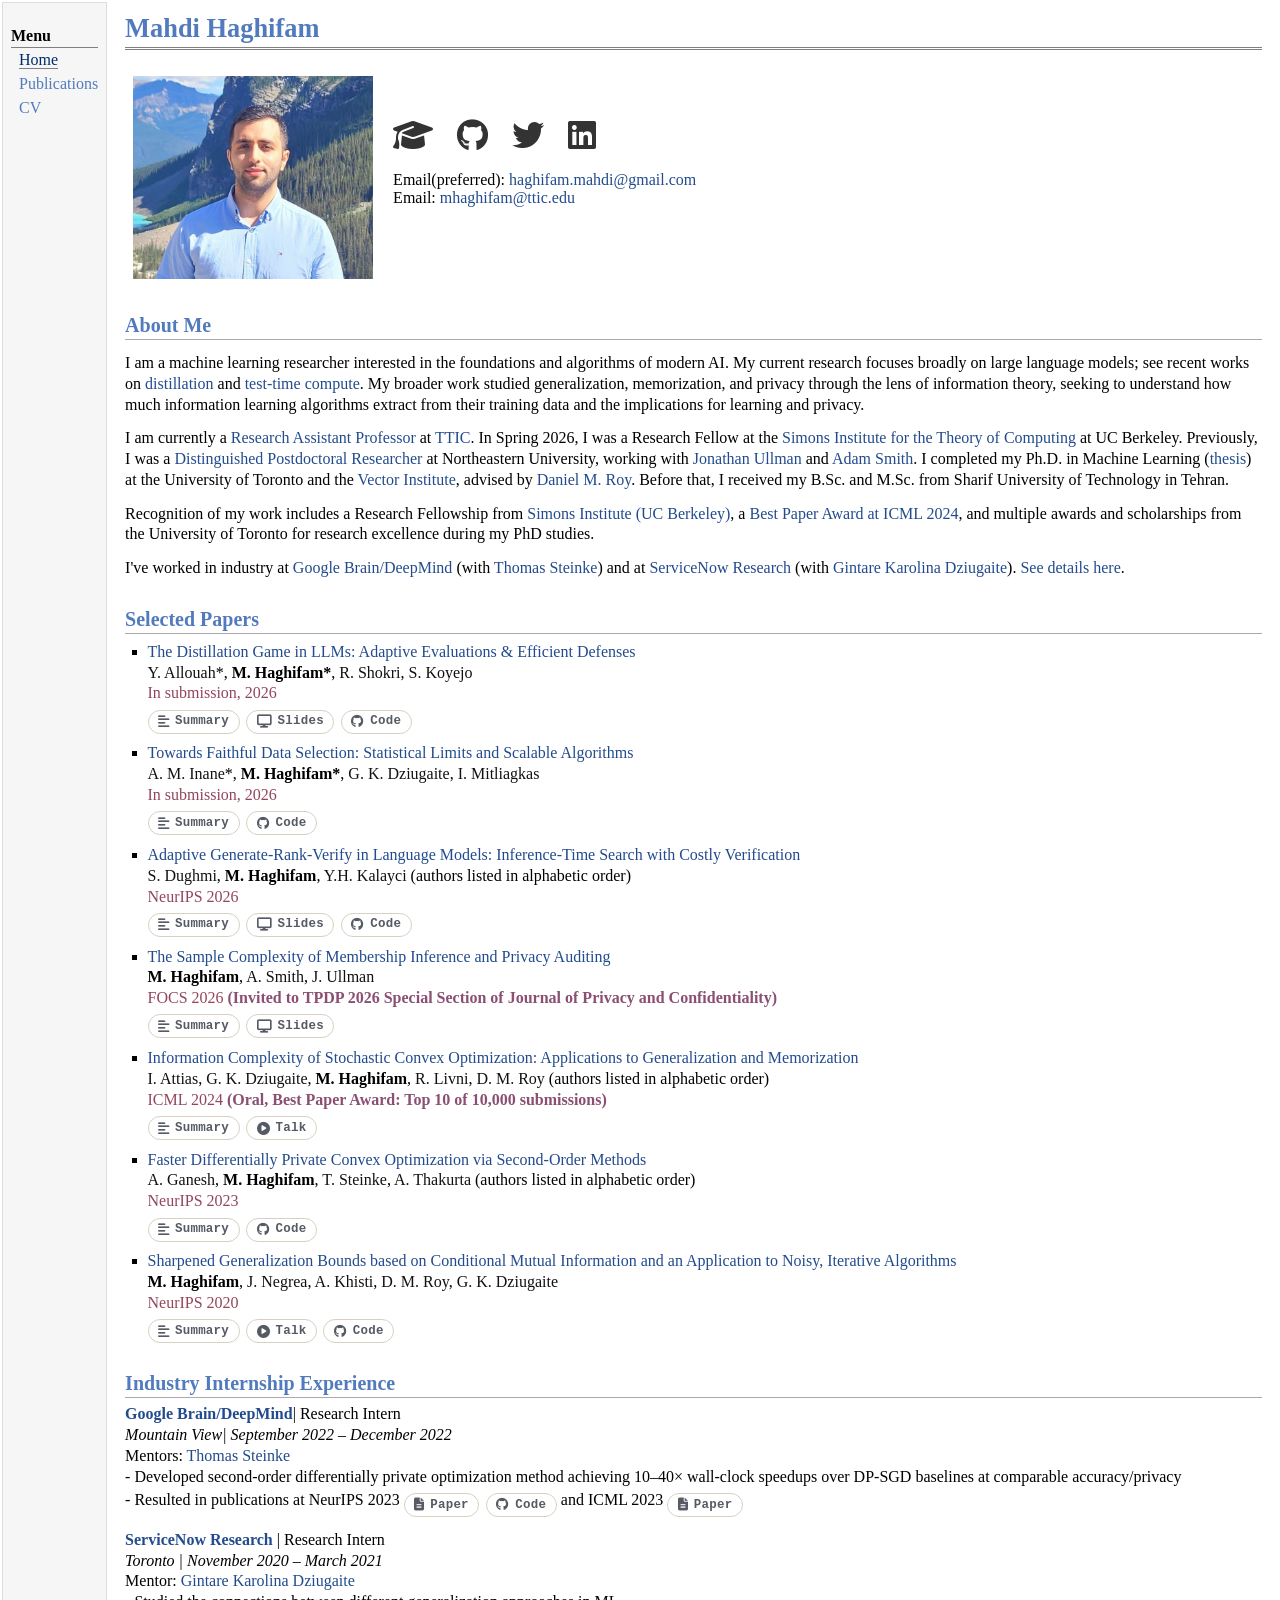
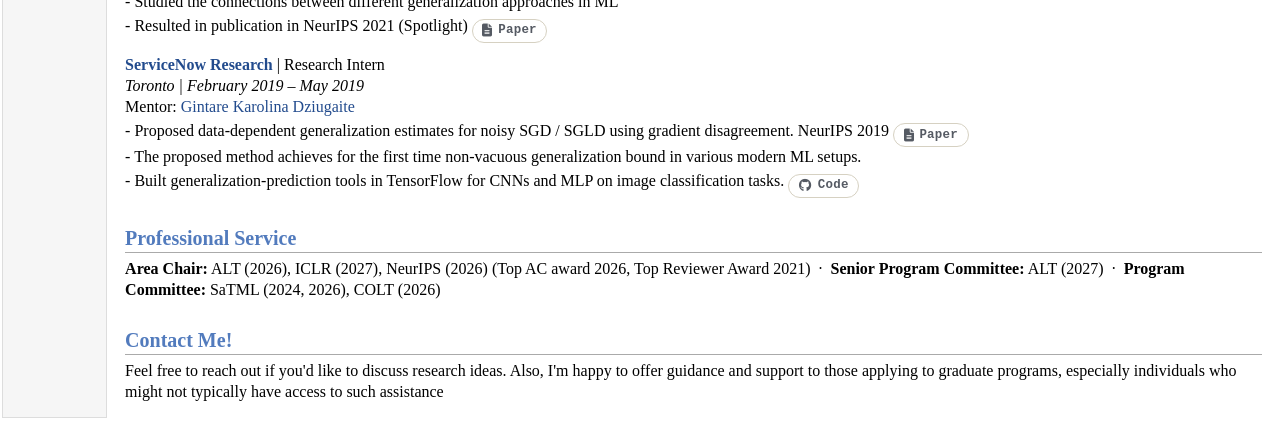
==== commit 7a29fb60: "updates" ====
--- a/index.html
+++ b/index.html
@@ -165,7 +165,7 @@
 <p> I am currently a <a href="https://www.ttic.edu/what-is-a-research-assistant-professor/">Research Assistant Professor</a> at <a href="https://www.ttic.edu/">TTIC</a>. In Spring 2026, I was a Research Fellow at the <a href="https://simons.berkeley.edu/">Simons Institute for the Theory of Computing</a> at UC Berkeley. Previously, I was a <a href="https://shorturl.at/kpquU">Distinguished Postdoctoral Researcher</a> at Northeastern University, working with <a href="https://jonathan-ullman.github.io/">Jonathan Ullman</a> and <a href="https://www.bu.edu/cs/profiles/adam-smith/">Adam Smith</a>. I completed my Ph.D. in Machine Learning (<a href="https://utoronto.scholaris.ca/server/api/core/bitstreams/7b9dd6fe-3d0d-4af6-b2d9-094f822523d6/content">thesis</a>) at the University of Toronto and the <a href="https://vectorinstitute.ai/">Vector Institute</a>, advised by <a href="http://danroy.org/">Daniel M. Roy</a>. Before that, I received my B.Sc. and M.Sc. from Sharif University of Technology in Tehran. </p>
 
 
-<p> Recognition of my work includes a Research Fellowship from Simons Institute (UC Berkeley), a Best Paper Award at ICML 2024, and multiple awards and scholarships from the University of Toronto for research excellence during my PhD studies. </p>
+<p> Recognition of my work includes a Research Fellowship from <a href="https://simons.berkeley.edu/research-fellowship-call-applications">Simons Institute (UC Berkeley)</a>, a <a href="https://icml.cc/virtual/2024/oral/35552">Best Paper Award at ICML 2024</a>, and multiple awards and scholarships from the University of Toronto for research excellence during my PhD studies. </p>
 
 
 <p> I've worked in industry at <a href="https://deepmind.google/">Google Brain/DeepMind</a> (with <a href="http://www.thomas-steinke.net/">Thomas Steinke</a>) and at <a href="https://www.servicenow.com/research/">ServiceNow Research</a> (with <a href="https://gkdz.org/">Gintare Karolina Dziugaite</a>). <a href="#work">See details here</a>. </p>
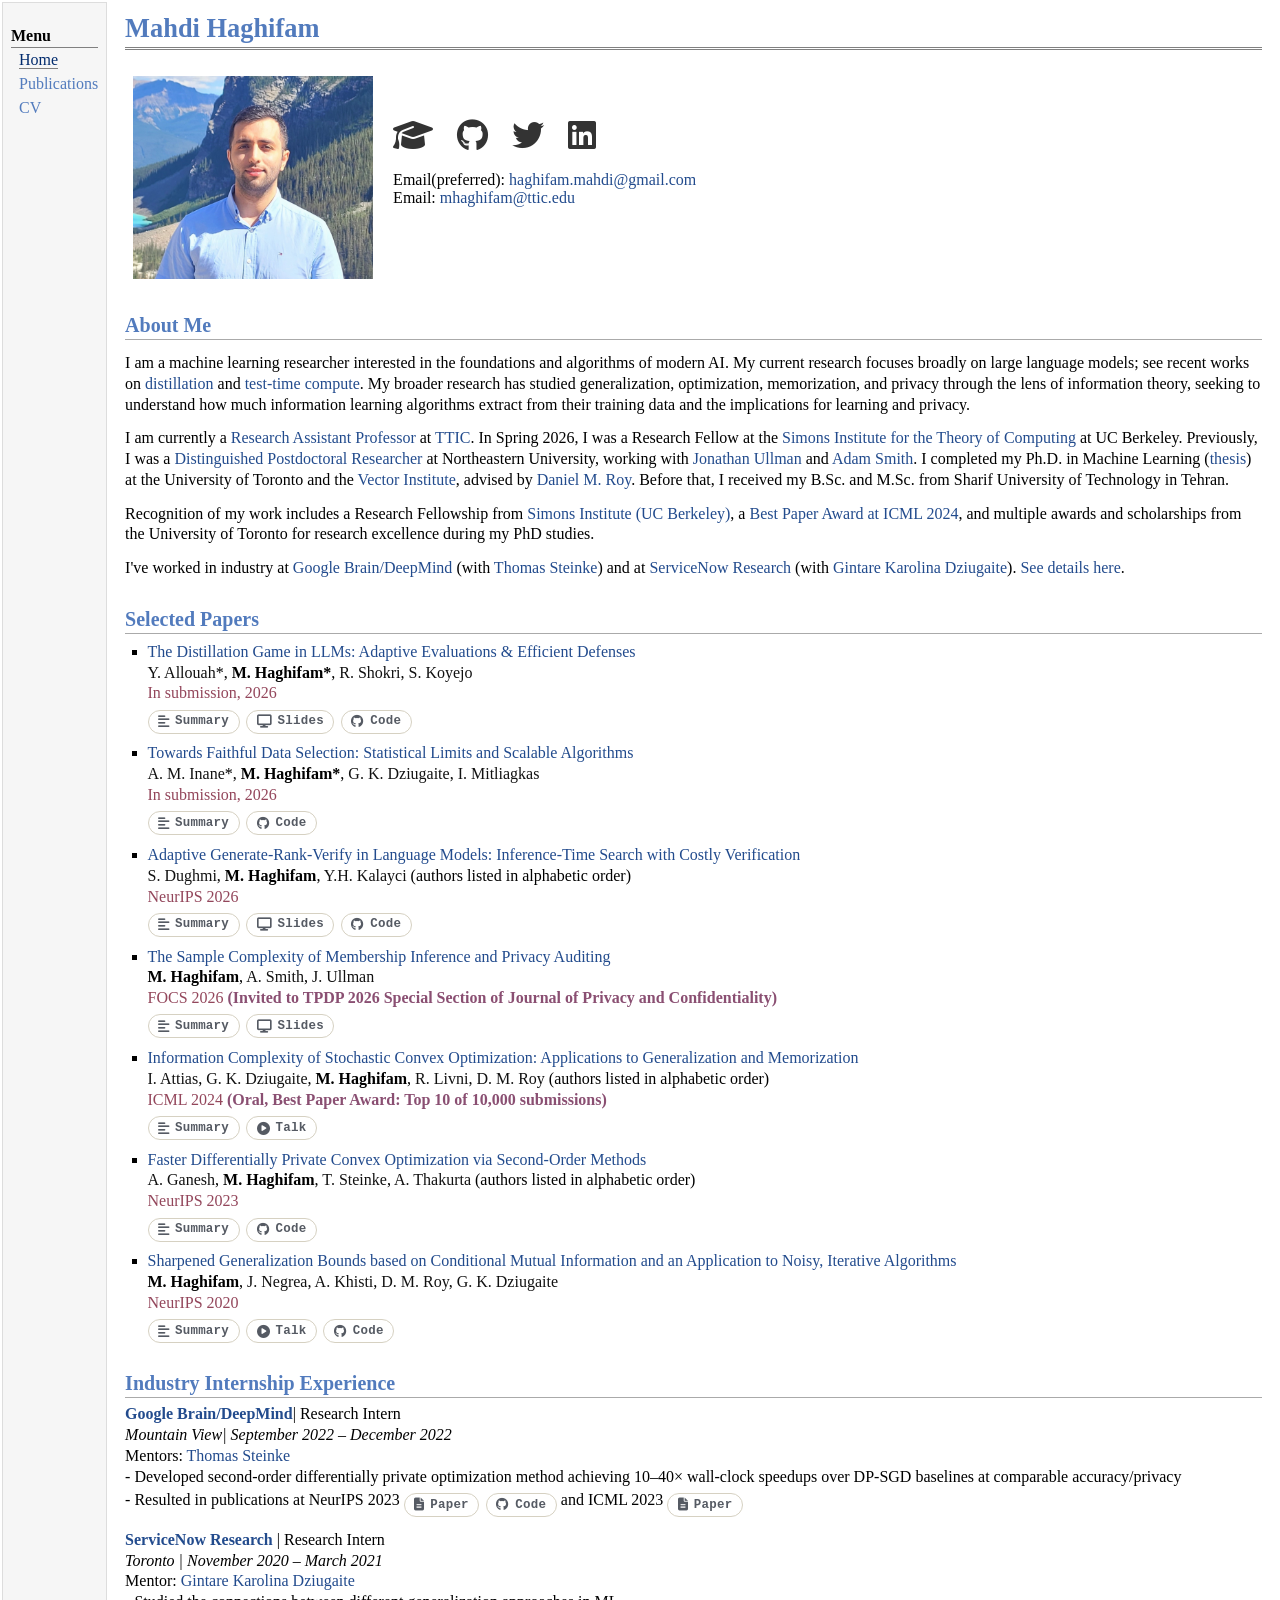
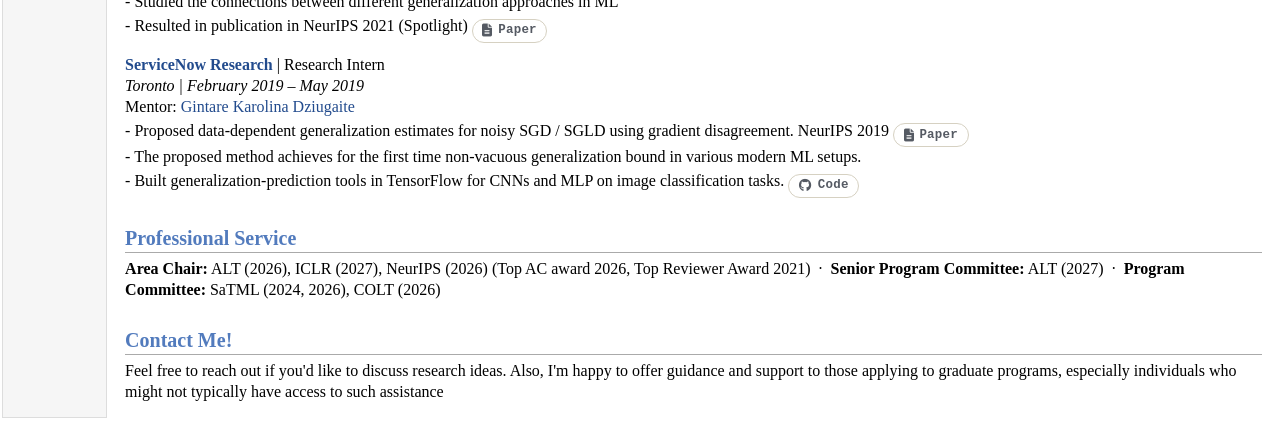
==== commit 69c98291: "Update index.html" ====
--- a/index.html
+++ b/index.html
@@ -160,7 +160,7 @@
 </td></tr></table>
 <h2>About Me</h2>
 <p>
-<p> I am a machine learning researcher interested in the foundations and algorithms of modern AI. My current research focuses broadly on large language models; see recent works on <a href="https://arxiv.org/abs/2605.22737">distillation</a> and <a href="https://arxiv.org/abs/2605.17609">test-time compute</a>. My broader work studied generalization, memorization, and privacy through the lens of information theory, seeking to understand how much information learning algorithms extract from their training data and the implications for learning and privacy. </p>
+<p> I am a machine learning researcher interested in the foundations and algorithms of modern AI. My current research focuses broadly on large language models; see recent works on <a href="https://arxiv.org/abs/2605.22737">distillation</a> and <a href="https://arxiv.org/abs/2605.17609">test-time compute</a>. My broader research has studied generalization, optimization, memorization, and privacy through the lens of information theory, seeking to understand how much information learning algorithms extract from their training data and the implications for learning and privacy. </p>
   
 <p> I am currently a <a href="https://www.ttic.edu/what-is-a-research-assistant-professor/">Research Assistant Professor</a> at <a href="https://www.ttic.edu/">TTIC</a>. In Spring 2026, I was a Research Fellow at the <a href="https://simons.berkeley.edu/">Simons Institute for the Theory of Computing</a> at UC Berkeley. Previously, I was a <a href="https://shorturl.at/kpquU">Distinguished Postdoctoral Researcher</a> at Northeastern University, working with <a href="https://jonathan-ullman.github.io/">Jonathan Ullman</a> and <a href="https://www.bu.edu/cs/profiles/adam-smith/">Adam Smith</a>. I completed my Ph.D. in Machine Learning (<a href="https://utoronto.scholaris.ca/server/api/core/bitstreams/7b9dd6fe-3d0d-4af6-b2d9-094f822523d6/content">thesis</a>) at the University of Toronto and the <a href="https://vectorinstitute.ai/">Vector Institute</a>, advised by <a href="http://danroy.org/">Daniel M. Roy</a>. Before that, I received my B.Sc. and M.Sc. from Sharif University of Technology in Tehran. </p>
 
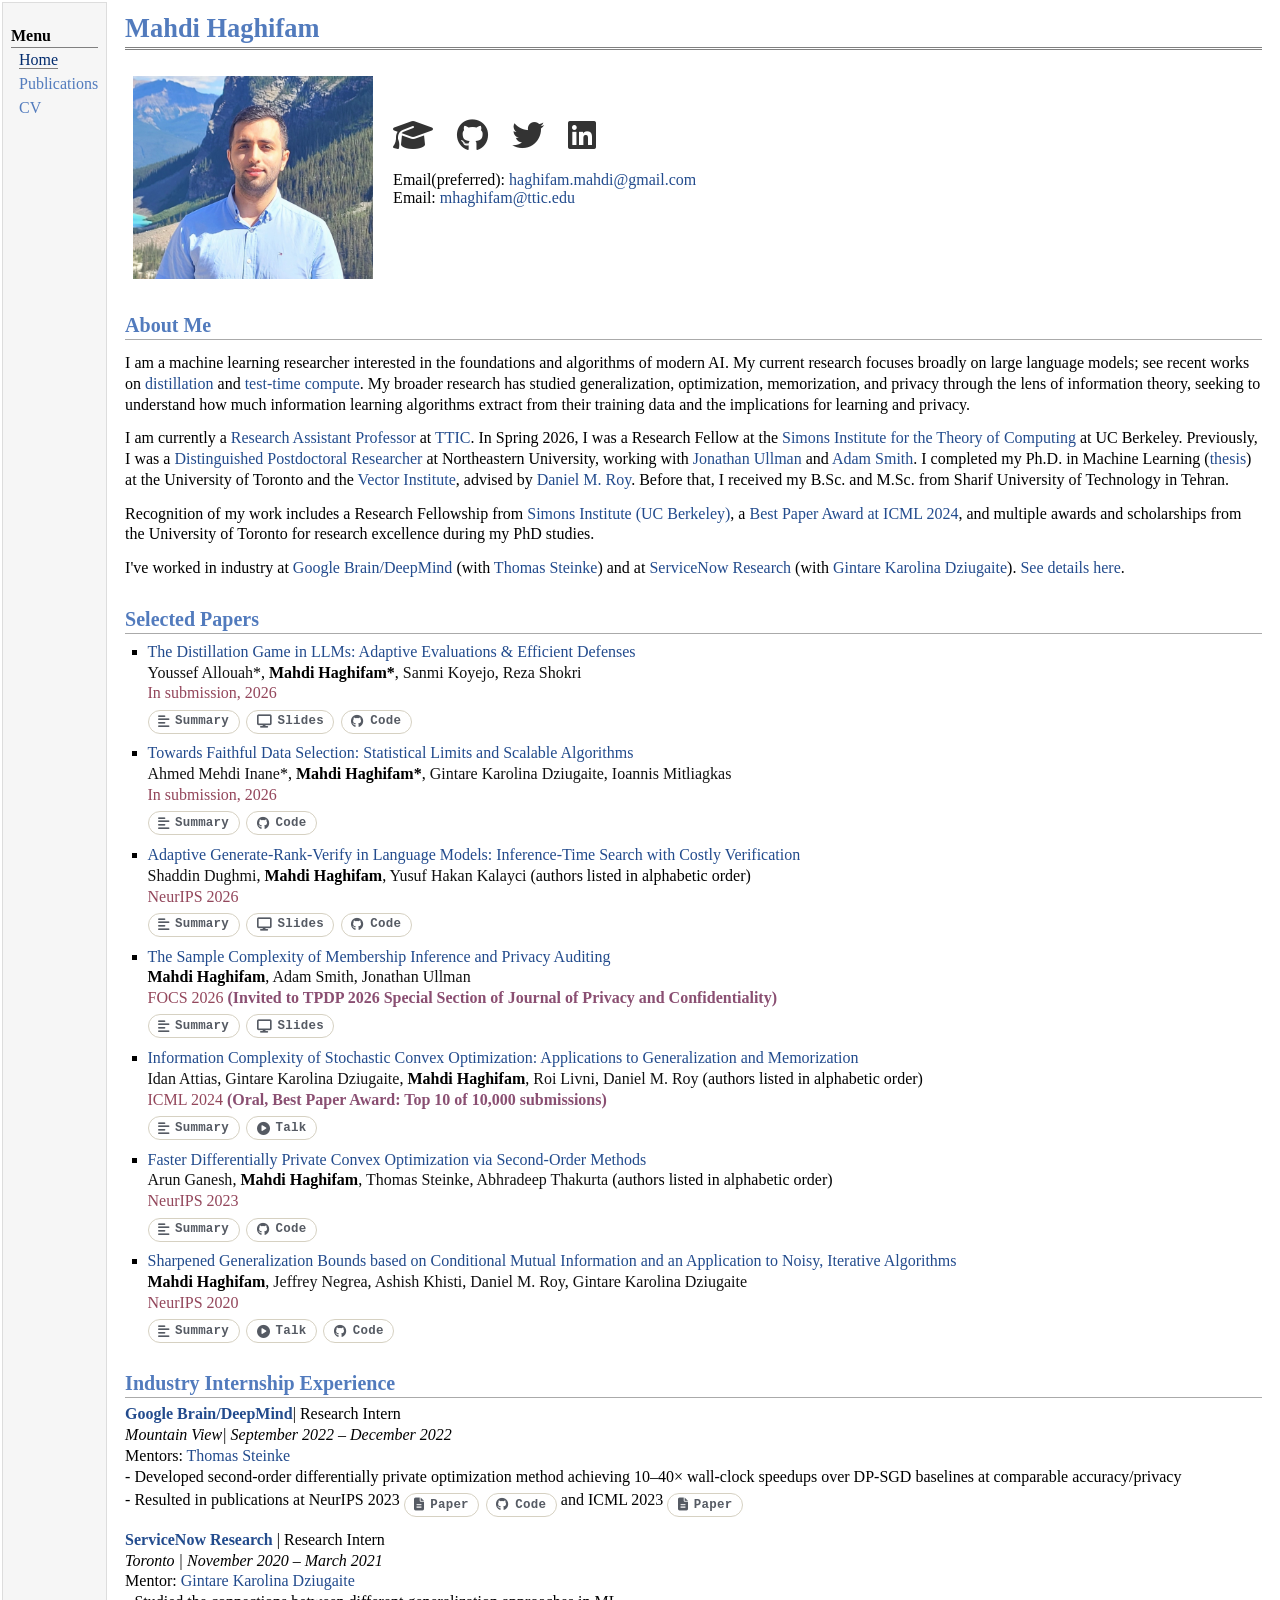
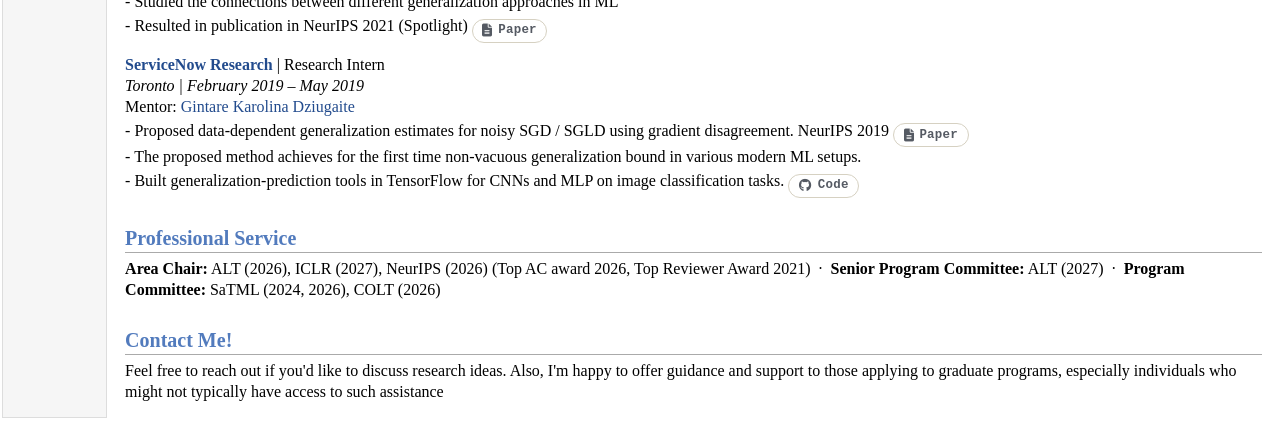
==== commit 4378889f: "adding name" ====
--- a/index.html
+++ b/index.html
@@ -182,7 +182,7 @@
 <ul class="pub-list">
 
 <li><p><a href="https://arxiv.org/abs/2605.22737">The Distillation Game in LLMs: Adaptive Evaluations &amp; Efficient Defenses</a>
-<br /> <a href="https://youssefallouah.com/">Y. Allouah</a>*, <b>M. Haghifam*</b>, <a href="https://www.research.google/people/rezashokri/">R. Shokri</a>, <a href="https://cs.stanford.edu/~sanmi/">S. Koyejo</a>
+<br /> <a href="https://youssefallouah.com/">Youssef Allouah</a>*, <b>Mahdi Haghifam*</b>, <a href="https://cs.stanford.edu/~sanmi/">Sanmi Koyejo</a>, <a href="https://www.research.google/people/rezashokri/">Reza Shokri</a>
 <br /> <span class="pub-venue">In submission, 2026</span>
 <br /> <span class="pub-links">
   <button class="link-pill summary-btn" onclick="toggleSummary('sum-distillation')"><i class="fas fa-align-left"></i> Summary</button>
@@ -197,7 +197,7 @@
 </li>
 
 <li><p><a href="https://arxiv.org/abs/2610.30442">Towards Faithful Data Selection: Statistical Limits and Scalable Algorithms</a>
-<br /> <a href="https://scholar.google.com/citations?view_op=search_authors&amp;mauthors=Ahmed+Mehdi+Inane">A. M. Inane</a>*, <b>M. Haghifam*</b>, <a href="https://gkdz.org/">G. K. Dziugaite</a>, <a href="https://mitliagkas.github.io/">I. Mitliagkas</a>
+<br /> <a href="https://scholar.google.com/citations?view_op=search_authors&amp;mauthors=Ahmed+Mehdi+Inane">Ahmed Mehdi Inane</a>*, <b>Mahdi Haghifam*</b>, <a href="https://gkdz.org/">Gintare Karolina Dziugaite</a>, <a href="https://mitliagkas.github.io/">Ioannis Mitliagkas</a>
 <br /> <span class="pub-venue">In submission, 2026</span>
 <br /> <span class="pub-links">
   <button class="link-pill summary-btn" onclick="toggleSummary('sum-data-selection')"><i class="fas fa-align-left"></i> Summary</button>
@@ -210,7 +210,7 @@
 </li>
 
 <li><p><a href="https://arxiv.org/abs/2605.17609">Adaptive Generate-Rank-Verify in Language Models: Inference-Time Search with Costly Verification</a>
-<br /> <a href="https://viterbi-web.usc.edu/~shaddin/">S. Dughmi</a>, <b>M. Haghifam</b>, <a href="https://yhkalayci.github.io/">Y.H. Kalayci</a> (authors listed in alphabetic order)
+<br /> <a href="https://viterbi-web.usc.edu/~shaddin/">Shaddin Dughmi</a>, <b>Mahdi Haghifam</b>, <a href="https://yhkalayci.github.io/">Yusuf Hakan Kalayci</a> (authors listed in alphabetic order)
 <br /> <span class="pub-venue">NeurIPS 2026</span>
 <br /> <span class="pub-links">
   <button class="link-pill summary-btn" onclick="toggleSummary('sum-adap')"><i class="fas fa-align-left"></i> Summary</button>
@@ -223,7 +223,7 @@
 </li>
 
 <li><p><a href="https://arxiv.org/abs/2508.19458">The Sample Complexity of Membership Inference and Privacy Auditing</a>
-<br /> <b>M. Haghifam</b>, <a href="https://cs-people.bu.edu/ads22/">A. Smith</a>, <a href="https://jonathan-ullman.github.io/">J. Ullman</a>
+<br /> <b>Mahdi Haghifam</b>, <a href="https://cs-people.bu.edu/ads22/">Adam Smith</a>, <a href="https://jonathan-ullman.github.io/">Jonathan Ullman</a>
 <br /> <span class="pub-venue">FOCS 2026 <span class="pub-recognition">(Invited to TPDP 2026 Special Section of Journal of Privacy and Confidentiality)</span></span>
 <br /> <span class="pub-links">
   <button class="link-pill summary-btn" onclick="toggleSummary('sum-membership')"><i class="fas fa-align-left"></i> Summary</button>
@@ -236,7 +236,7 @@
 </li>
 
 <li><p><a href="https://arxiv.org/abs/2402.09327">Information Complexity of Stochastic Convex Optimization: Applications to Generalization and Memorization</a>
-<br /> <a href="https://www.idanattias.com/">I. Attias</a>, <a href="https://gkdz.org/">G. K. Dziugaite</a>, <b>M. Haghifam</b>, <a href="https://www.rlivni.sites.tau.ac.il/">R. Livni</a>, <a href="https://danroy.org/">D. M. Roy</a> (authors listed in alphabetic order)
+<br /> <a href="https://www.idanattias.com/">Idan Attias</a>, <a href="https://gkdz.org/">Gintare Karolina Dziugaite</a>, <b>Mahdi Haghifam</b>, <a href="https://www.rlivni.sites.tau.ac.il/">Roi Livni</a>, <a href="https://danroy.org/">Daniel M. Roy</a> (authors listed in alphabetic order)
 <br /> <span class="pub-venue">ICML 2024 <span class="pub-recognition">(Oral, Best Paper Award: Top 10 of 10,000 submissions)</span></span>
 <br /> <span class="pub-links">
   <button class="link-pill summary-btn" onclick="toggleSummary('sum-complexity')"><i class="fas fa-align-left"></i> Summary</button>
@@ -249,7 +249,7 @@
 </li>
 
 <li><p><a href="https://arxiv.org/abs/2305.13209">Faster Differentially Private Convex Optimization via Second-Order Methods</a>
-<br /> <a href="https://www.arunganesh.com/">A. Ganesh</a>, <b>M. Haghifam</b>, <a href="https://www.thomas-steinke.net/">T. Steinke</a>, <a href="https://athakurta.squarespace.com/">A. Thakurta</a> (authors listed in alphabetic order)
+<br /> <a href="https://www.arunganesh.com/">Arun Ganesh</a>, <b>Mahdi Haghifam</b>, <a href="https://www.thomas-steinke.net/">Thomas Steinke</a>, <a href="https://athakurta.squarespace.com/">Abhradeep Thakurta</a> (authors listed in alphabetic order)
 <br /> <span class="pub-venue">NeurIPS 2023</span>
 <br /> <span class="pub-links">
   <button class="link-pill summary-btn" onclick="toggleSummary('sum-secondorder')"><i class="fas fa-align-left"></i> Summary</button>
@@ -262,7 +262,7 @@
 </li>
 
 <li><p><a href="https://arxiv.org/abs/2004.12983">Sharpened Generalization Bounds based on Conditional Mutual Information and an Application to Noisy, Iterative Algorithms</a>
-<br /> <b>M. Haghifam</b>, <a href="https://www.math.uwaterloo.ca/~jnegrea/">J. Negrea</a>, <a href="https://www.comm.utoronto.ca/~akhisti/">A. Khisti</a>, <a href="https://danroy.org/">D. M. Roy</a>, <a href="https://gkdz.org/">G. K. Dziugaite</a>
+<br /> <b>Mahdi Haghifam</b>, <a href="https://www.math.uwaterloo.ca/~jnegrea/">Jeffrey Negrea</a>, <a href="https://www.comm.utoronto.ca/~akhisti/">Ashish Khisti</a>, <a href="https://danroy.org/">Daniel M. Roy</a>, <a href="https://gkdz.org/">Gintare Karolina Dziugaite</a>
 <br /> <span class="pub-venue">NeurIPS 2020</span>
 <br /> <span class="pub-links">
   <button class="link-pill summary-btn" onclick="toggleSummary('sum-generalization')"><i class="fas fa-align-left"></i> Summary</button>
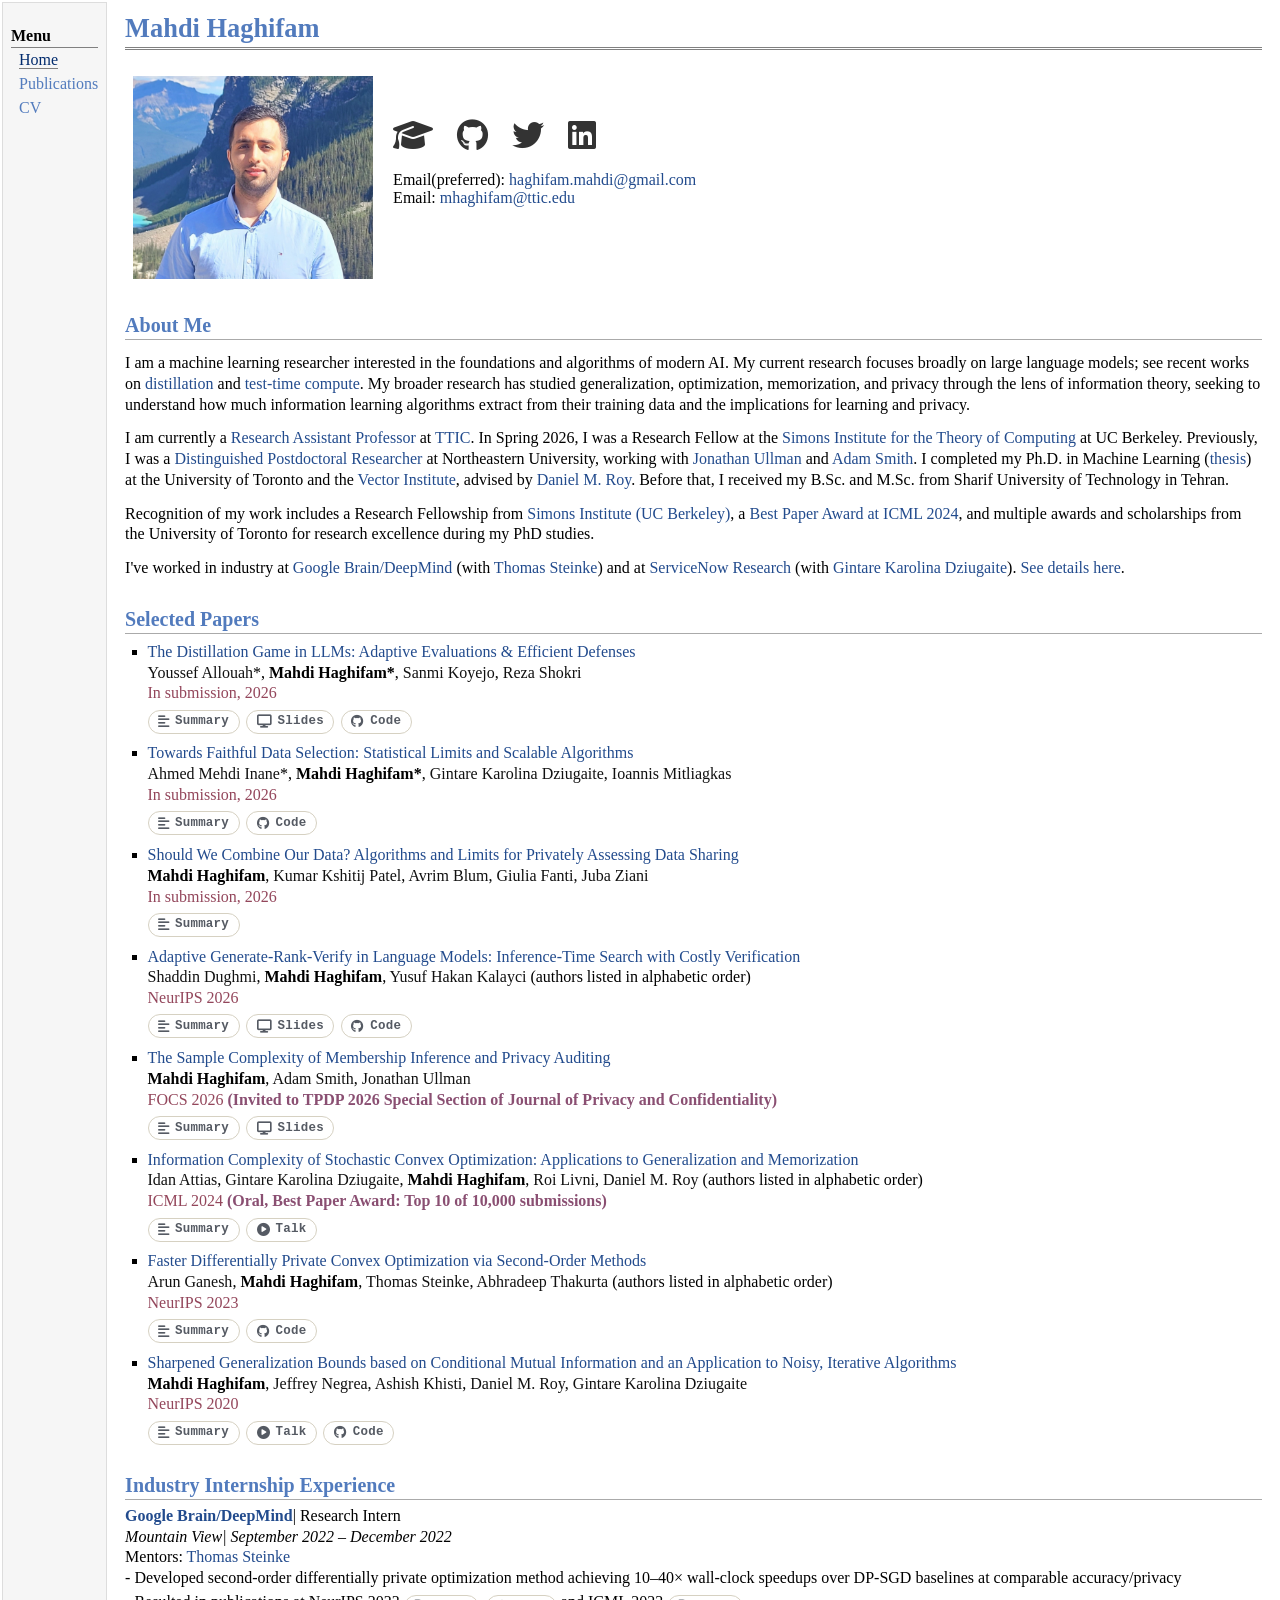
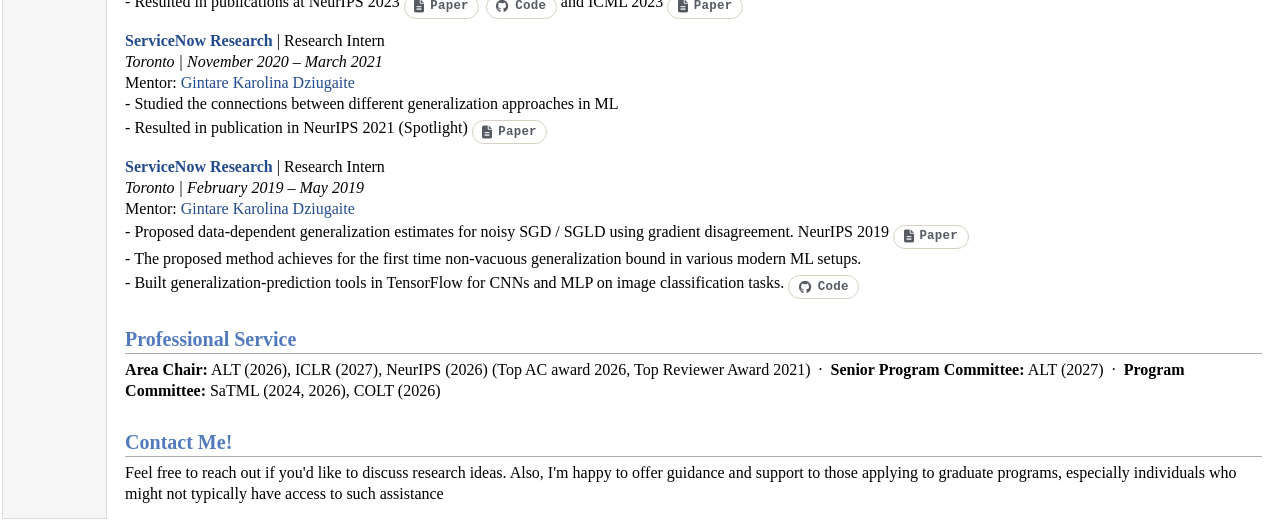
==== commit fdee3b03: "Update index.html" ====
--- a/index.html
+++ b/index.html
@@ -209,6 +209,19 @@
 </div>
 </li>
 
+<li><p><a href="https://arxiv.org/abs/2611.03599">Should We Combine Our Data? Algorithms and Limits for Privately Assessing Data Sharing</a>
+<br /> <b>Mahdi Haghifam</b>, <a href="https://kkpatel.ttic.edu/">Kumar Kshitij Patel</a>, <a href="https://home.ttic.edu/~avrim/">Avrim Blum</a>, <a href="https://www.andrew.cmu.edu/user/gfanti/">Giulia Fanti</a>, <a href="https://sites.gatech.edu/juba-ziani/">Juba Ziani</a>
+<br /> <span class="pub-venue">In submission, 2026</span>
+<br /> <span class="pub-links">
+  <button class="link-pill summary-btn" onclick="toggleSummary('sum-valu')"><i class="fas fa-align-left"></i> Summary</button>
+</span>
+</p>
+<div id="sum-valu" class="paper-summary">
+ Data collaboration allows two agents with complementary datasets to train a better machine learning model together than either could train locally. In many applications, however, their data contain sensitive information about individuals. Consider two hospitals that want to combine their clinical records to train a lung cancer detector: one is a screening clinic seeing mostly negative cases, and the other is an oncology center seeing mostly confirmed cases. Neither hospital can train an accurate model alone, but differences in patient populations, imaging equipment, or labeling standards may mean that no single model fits their combined data. At the same time, privacy constraints prevent them from inspecting each other's patient records beforehand.
+
+In this paper, we ask how two parties can check whether pooling their sensitive data will yield an accurate model before agreeing to collaborate, without relying on a trusted third party. We formalize this problem through a learning-theoretic lens. Alice and Bob hold private labeled datasets and communicate under two-party differential privacy to test whether a single classifier from a given hypothesis class fits both datasets, or whether every classifier makes many mistakes on their pooled data. We design interactive testing algorithms and prove lower bounds for one-dimensional thresholds and high-dimensional halfspaces. Our results show when interaction allows the parties to privately verify compatibility using far less data than it takes to privately train a model, and how the privacy cost of testing without a trusted curator grows with dimension.</div>
+</li>
+
 <li><p><a href="https://arxiv.org/abs/2605.17609">Adaptive Generate-Rank-Verify in Language Models: Inference-Time Search with Costly Verification</a>
 <br /> <a href="https://viterbi-web.usc.edu/~shaddin/">Shaddin Dughmi</a>, <b>Mahdi Haghifam</b>, <a href="https://yhkalayci.github.io/">Yusuf Hakan Kalayci</a> (authors listed in alphabetic order)
 <br /> <span class="pub-venue">NeurIPS 2026</span>
